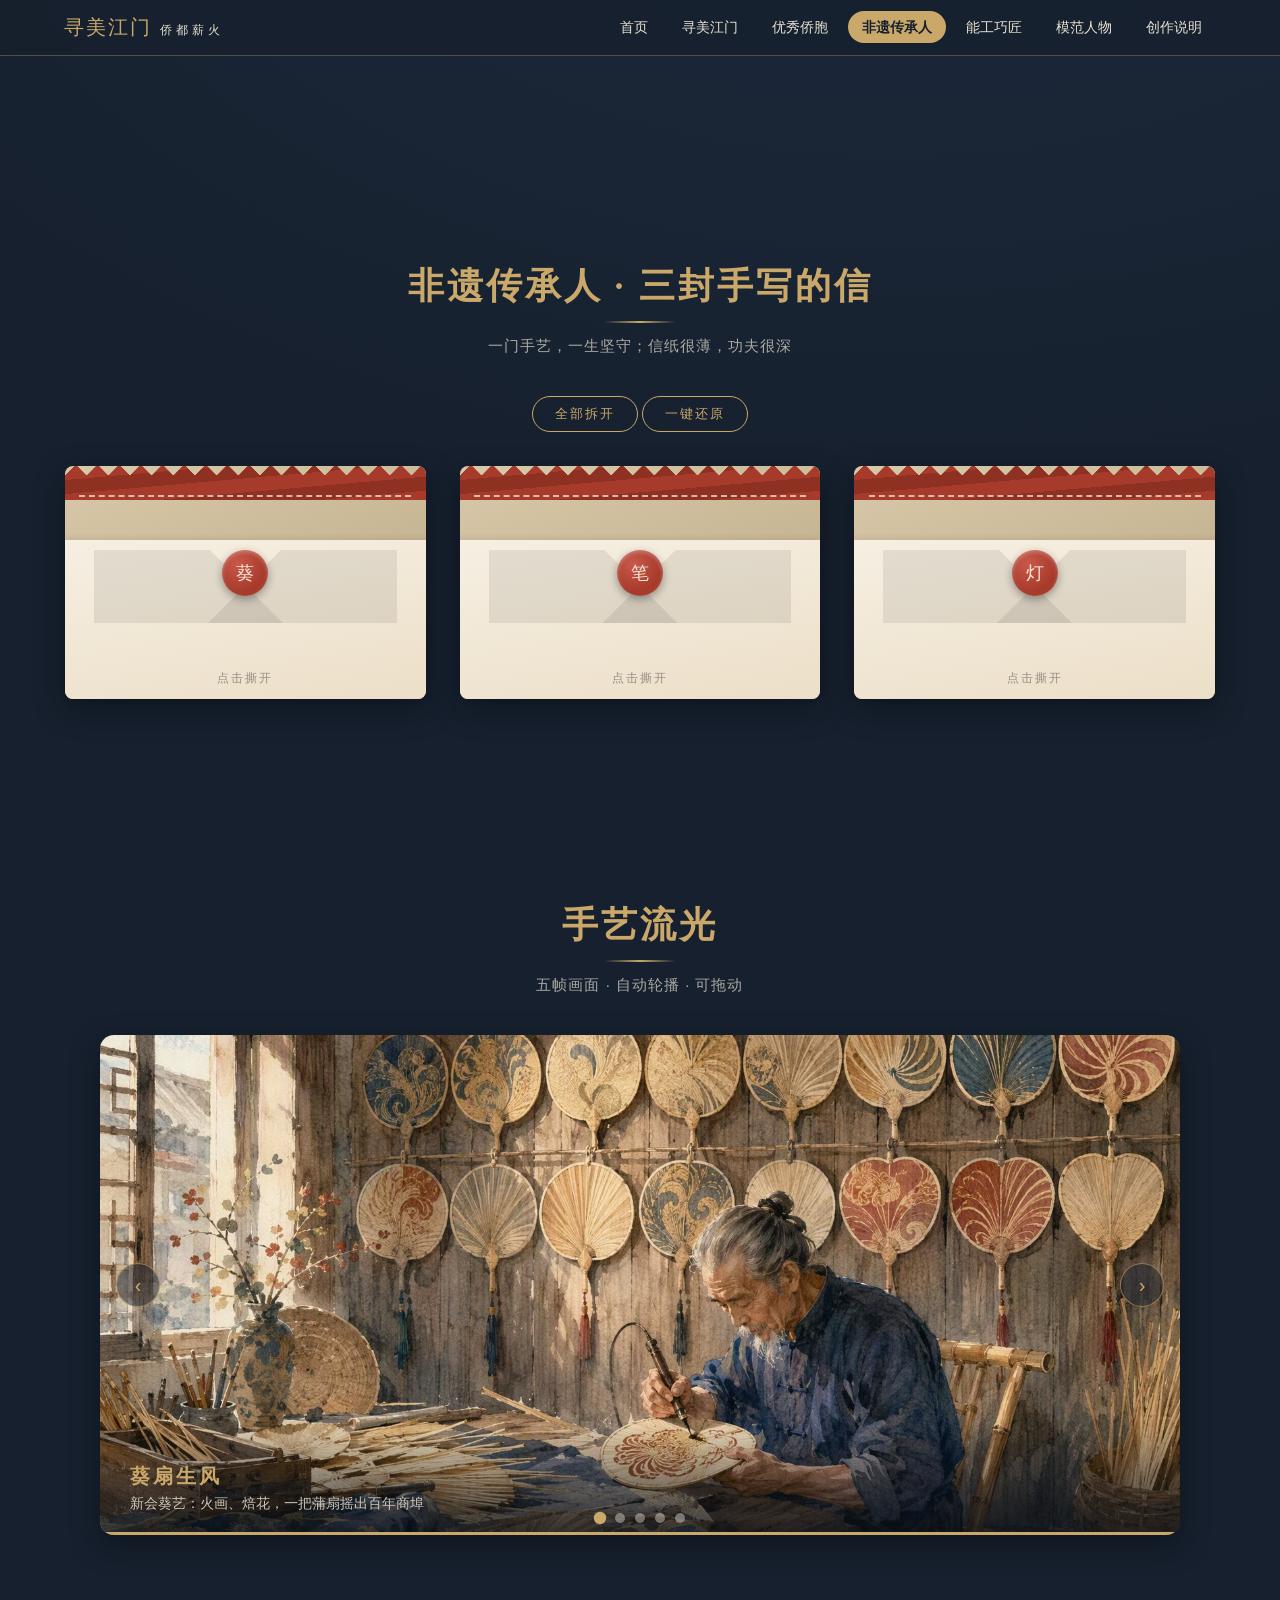
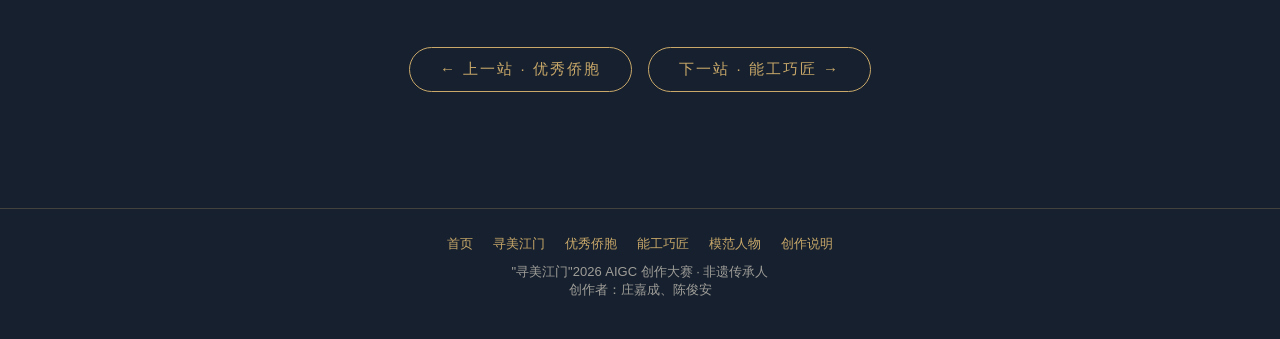
==== feiyi.html @ cbb2b837 "更新网页 第1/6批（15 个文件，2026-10-16 20:59）" ====
<!DOCTYPE html>
<!-- ============================================================
     feiyi.html —— 题材二：非遗传承人（人物故事 · 精神传承）
     ★ 文案修改：只改页面底部 FEIYI_LETTERS 数组 ★
     （信中三位均为真实传承人，事迹已逐条核到官方来源，出处写在数组上方的注释与落款里）
     ============================================================ -->
<html lang="zh-CN">
<head>
  <meta charset="UTF-8">
  <meta name="viewport" content="width=device-width, initial-scale=1.0">
  <title>非遗传承人 · 寻美江门</title>
  <link rel="stylesheet" href="css/base.css">
  <link rel="stylesheet" href="css/envelope.css">
  <link rel="stylesheet" href="css/carousel.css">
</head>
<body>

  <nav class="site-nav">
    <div class="brand">寻美江门<small>侨都薪火</small></div>
    <ul>
      <li><a class="nav-link" href="index.html">首页</a></li>
      <li><a class="nav-link" href="jiangmen.html">寻美江门</a></li>
      <li><a class="nav-link" href="qiaobao.html">优秀侨胞</a></li>
      <li><a class="nav-link active" href="feiyi.html">非遗传承人</a></li>
      <li><a class="nav-link" href="gongjiang.html">能工巧匠</a></li>
      <li><a class="nav-link" href="mofan.html">模范人物</a></li>
      <li><a class="nav-link" href="shuoming.html">创作说明</a></li>
    </ul>
  </nav>

  <!-- ▼ 页头引言 + 信封区 -->
  <section class="section" style="text-align:center;">
    <h2 class="section-title env-space">非遗传承人 · 三封手写的信</h2>
    <div class="title-ornament"></div>
    <p class="section-sub">一门手艺，一生坚守；信纸很薄，功夫很深</p>
    <div class="env-tools">
      <button class="btn" data-action="open-all">全部拆开</button>
      <button class="btn" data-action="close-all">一键还原</button>
    </div>
    <div class="env-grid" id="envGrid"></div>
  </section>

  <!-- ▼ 轮播图（同款组件，换图放开 <img> 即可） -->
  <section class="section">
    <h2 class="section-title">手艺流光</h2>
    <div class="title-ornament"></div>
    <p class="section-sub">五帧画面 · 自动轮播 · 可拖动</p>
    <div class="carousel" data-interval="5000">
      <div class="carousel-track">
        <div class="slide ph0"><img src="images/f1.jpg" alt="葵扇生风：葵艺工坊挂满蒲扇"><div class="caption"><b>葵扇生风</b><span>新会葵艺：火画、焙花，一把蒲扇摇出百年商埠</span></div></div>
        <div class="slide ph1"><img src="images/f2.jpg" alt="纱龙腾夜：夜色中的红色纱龙"><div class="caption"><b>纱龙腾夜</b><span>荷塘纱龙，四十余节龙身在夜色里翻涌</span></div></div>
        <div class="slide ph2"><img src="images/f3.jpg" alt="飘色凌空：幼童凌虚立于色柜"><div class="caption"><b>飘色凌空</b><span>台山浮石飘色，幼童凌虚而立，力学与美学的暗语</span></div></div>
        <div class="slide ph3"><img src="images/f4.jpg" alt="茅龙走笔：茅草为锋的毛笔与墨迹"><div class="caption"><b>茅龙走笔</b><span>白沙茅龙笔，以茅草为锋，写出岭南书脉</span></div></div>
        <div class="slide ph4"><img src="images/f5.jpg" alt="醒狮叩堂：红金狮头特写"><div class="caption"><b>醒狮叩堂</b><span>岭南醒狮，狮头一抬，侨村的年就到了</span></div></div>
      </div>
      <button class="arrow prev" aria-label="上一张">‹</button>
      <button class="arrow next" aria-label="下一张">›</button>
      <div class="dots"></div><div class="progress"></div>
    </div>
  </section>

  <!-- ▼ 页间互链 -->
  <section class="section page-links" style="text-align:center;">
    <a class="btn" href="qiaobao.html">← 上一站 · 优秀侨胞</a>
    <a class="btn" href="gongjiang.html" style="margin-left:12px;">下一站 · 能工巧匠 →</a>
  </section>

  <footer class="site-footer">
    <div class="foot-nav">
      <a href="index.html">首页</a><a href="jiangmen.html">寻美江门</a><a href="qiaobao.html">优秀侨胞</a><a href="gongjiang.html">能工巧匠</a><a href="mofan.html">模范人物</a><a href="shuoming.html">创作说明</a>
    </div>
    "寻美江门"2026 AIGC 创作大赛 · 非遗传承人
    <nav> 创作者：庄嘉成、陈俊安</nav>
  </footer>

  <!-- ▼ 本页信封文案：三位真实传承人，改文字只动这个数组。
       资料出处（2026 年 10 月逐条核对）：
       廖惠林 —— 中国非物质文化遗产网 国家级传承人档案 https://www.ihchina.cn/ccr_detail/2747/
                  新会葵艺项目页 https://www.ihchina.cn/project_details/14217/ ；光明网 https://news.gmw.cn/2026-09/20/content_39009247.htm
       张瑞亨 —— 中国非物质文化遗产网 https://www.ihchina.cn/ccr_detail/30553.html
                  新会区人民政府 http://www.xinhui.gov.cn/jmxhqwgj/gkmlpt/content/3/3386/post_3386189.html
       邝活发 —— 开平市水口镇政府 http://www.kaiping.gov.cn/jmkpsskz/gkmlpt/content/3/3248/post_3248702.html
                  江门市文化广电旅游体育局 http://www.jiangmen.gov.cn/bmpd/jmswhgdlytyj/zwgk/gzdt/content/post_3264504.html
       注：荷塘纱龙目前只查到市级传承人（蓬江区政府网：李伯浩），国家级名录未见具名个人，
           所以这一页没有写纱龙；想补的话请以蓬江区政府的公示为准。 -->
  <script>
    const FEIYI_LETTERS = [
      {
        seal: "葵",
        title: "廖惠林：把葵艺接回手里",
        body: "新会人，1956 年生，16 岁拜老工艺师赵文达学葵扇烙画。新会葵艺 2009 年列入国家级非物质文化遗产名录（编号 Ⅶ-92），他是这一项目的国家级代表性传承人；行业最冷的时候，他自筹资金重开葵艺作坊，创出竹箨画扇、三脊烙画扇，作品进了广东民间工艺博物馆。‘上千年的技艺，不能断在我手里。’",
        sign: "—— 事迹据中国非物质文化遗产网、光明网"
      },
      {
        seal: "笔",
        title: "张瑞亨：十八道工序扎一支茅龙笔",
        body: "新会人，1962 年生，制笔四十余年。茅龙笔是明代白沙先生陈献章用圭峰山茅草扎成的笔，‘白沙茅龙笔制作技艺’2008 年列入国家级名录，张瑞亨 2025 年成为这一项目的国家级代表性传承人；他把制笔拆成 18 道工序编成图解，2010 年带着作品去了上海世博会。",
        sign: "—— 事迹据中国非物质文化遗产网、新会区人民政府"
      },
      {
        seal: "灯",
        title: "邝活发：泮村灯会的扎灯人",
        body: "开平水口镇泮村人。泮村灯会始于明英宗天顺八年（1464 年），到今年已五百六十多年：一天半的巡游走过 42 条村，每届约 70 盏花灯，单盏重约 35 公斤。他从小跟着父亲学扎灯，是家里的第三代，2025 年成为国家级代表性传承人。‘泮村灯会不仅是我的爱好，更是我生活的一部分。’",
        sign: "—— 事迹据开平市水口镇政府网、中国非物质文化遗产网"
      }
    ];
  </script>
  <script src="js/common.js"></script>
  <script src="js/carousel.js"></script>
  <script>renderEnvelopes("#envGrid", FEIYI_LETTERS);</script>
</body>
</html>
---- css/base.css ----
/* ============================================================
   base.css —— 全站共享基础样式（配色 / 字体 / 导航 / 页脚 / 通用块）
   修改站点整体风格时，只需要改本文件。
   ============================================================ */

/* ---------- 1. 主题变量：想换配色只改这里 ---------- */
:root {
  --ink: #16202e;          /* 深色底（夜空蓝） */
  --ink-2: #1d2a3d;        /* 深色底渐变末端 */
  --paper: #f6efe2;        /* 信纸米色 */
  --paper-2: #ecdfc8;      /* 信纸深色（阴影用） */
  --gold: #c9a86a;         /* 描金主色 */
  --red: #a63a2b;          /* 侨都红（强调色） */
  --text: #2b2b2b;         /* 正文色 */
  --text-light: #e9e2d3;   /* 深色底上的文字 */
  --radius: 14px;          /* 通用圆角 */
  --shadow: 0 10px 30px rgba(0, 0, 0, .35);
  --font-title: "STZhongsong", "SimSun", "Songti SC", serif; /* 标题：宋体系，突出人文感 */
  --font-body: "Microsoft YaHei", "PingFang SC", sans-serif;  /* 正文：黑体系 */
}

/* ---------- 2. 基础重置 ---------- */
* { margin: 0; padding: 0; box-sizing: border-box; }
html { scroll-behavior: smooth; }
body {
  font-family: var(--font-body);
  color: var(--text);
  background: radial-gradient(1200px 700px at 70% -10%, var(--ink-2), var(--ink));
  min-height: 100vh;
}
img { max-width: 100%; display: block; }
a { color: inherit; text-decoration: none; }
button { font-family: inherit; cursor: pointer; }

/* ---------- 3. 顶部导航（所有页面共用同一份 HTML 结构） ---------- */
.site-nav {
  position: sticky; top: 0; z-index: 50;
  display: flex; align-items: center; justify-content: space-between;
  gap: 12px; padding: 14px 5vw;
  background: rgba(22, 32, 46, .82);
  backdrop-filter: blur(8px);
  border-bottom: 1px solid rgba(201, 168, 106, .35);
}
.site-nav .brand {
  font-family: var(--font-title);
  font-size: 20px; letter-spacing: 2px; color: var(--gold);
  white-space: nowrap;
}
.site-nav .brand small { font-size: 12px; color: var(--text-light); letter-spacing: 4px; margin-left: 8px; }
.site-nav ul { display: flex; gap: 6px; list-style: none; flex-wrap: wrap; }
.site-nav a.nav-link {
  padding: 8px 14px; border-radius: 999px;
  color: var(--text-light); font-size: 14px;
  transition: background .25s, color .25s;
}
.site-nav a.nav-link:hover { background: rgba(201, 168, 106, .18); }
/* 当前页高亮：给对应 <a> 加 .active 即可 */
.site-nav a.nav-link.active { background: var(--gold); color: var(--ink); font-weight: 700; }

/* ---------- 4. 页脚 ---------- */
.site-footer {
  margin-top: 60px; padding: 26px 5vw 40px;
  text-align: center; color: rgba(233, 226, 211, .65); font-size: 13px;
  border-top: 1px solid rgba(201, 168, 106, .25);
}
.site-footer .foot-nav { margin-bottom: 10px; }
.site-footer .foot-nav a { margin: 0 10px; color: var(--gold); }

/* ---------- 5. 通用内容容器与标题 ---------- */
.section { padding: 56px 5vw; }
.section-title {
  font-family: var(--font-title);
  font-size: clamp(24px, 3.4vw, 36px);
  color: var(--gold); letter-spacing: 3px;
  text-align: center; margin-bottom: 10px;
}
.section-sub {
  text-align: center; color: rgba(233, 226, 211, .7);
  font-size: 15px; margin-bottom: 40px; letter-spacing: 1px;
}
/* 章节标题下的装饰线 */
.title-ornament { width: 72px; height: 2px; margin: 0 auto 14px; background: linear-gradient(90deg, transparent, var(--gold), transparent); }

/* ---------- 6. 入场动画：元素进入视口时淡入上移（由 common.js 触发） ---------- */
.reveal { opacity: 0; transform: translateY(26px); transition: opacity .7s ease, transform .7s ease; }
.reveal.in { opacity: 1; transform: none; }

/* ---------- 7. 通用按钮 ---------- */
.btn {
  display: inline-block; padding: 12px 30px; border: 1px solid var(--gold);
  border-radius: 999px; color: var(--gold); background: transparent;
  font-size: 15px; letter-spacing: 2px; transition: all .3s;
}
.btn:hover { background: var(--gold); color: var(--ink); }

/* ---------- 8. 移动端适配（≤720px 是另一套用法，不是把桌面版缩小） ----------
   实测依据（390×844）：原来的竖排导航高 116px，吃掉首屏 14%；
   这里改成"品牌一行 + 链接一行横滑"，高度压到 80px 左右。
   信封、轮播、地球各自的移动端改法写在它们自己的 css 文件末尾，同一断点。 */

/* 导航的断点比其它部分宽一档（860 而不是 720）：七个链接并排要 ~846px 才放得下，
   721~860 这段（平板竖屏、折叠屏展开）桌面导航会把链接挤成上下两行、药丸互相压住。
   与其让它压，不如早点换成横滑一行。量到 390 宽时这套导航高 83px。 */
@media (max-width: 860px) {
  .site-nav {
    flex-direction: row; flex-wrap: wrap; align-items: center;
    gap: 4px 10px; padding: 8px 14px 6px;
  }
  .site-nav .brand { font-size: 17px; letter-spacing: 1px; }
  .site-nav .brand small { font-size: 11px; letter-spacing: 2px; margin-left: 6px; }
  .site-nav ul {
    order: 2; flex: 1 1 100%;
    flex-wrap: nowrap;              /* 不换行：一排到底，横向滑动 */
    gap: 8px; justify-content: flex-start;
    overflow-x: auto; overscroll-behavior-x: contain;
    -webkit-overflow-scrolling: touch;
    padding: 2px 2px 8px;
    scrollbar-width: none;          /* Firefox */
  }
  .site-nav ul::-webkit-scrollbar { display: none; }
  /* 真正会被压缩的是 <li>（它才是 flex 子项），不锁住的话每个链接会被挤成竖排一字，
     导航反而变高 —— 链接本身也加 nowrap 兜一层。 */
  .site-nav ul li { flex: 0 0 auto; }
  .site-nav a.nav-link { flex: 0 0 auto; display: block; white-space: nowrap; padding: 7px 13px; font-size: 13px; }
}

@media (max-width: 720px) {
  .section { padding: 34px 16px; }
  .section-title { letter-spacing: 2px; }
  .section-sub { font-size: 13.5px; letter-spacing: .5px; margin-bottom: 24px; }
  .btn { padding: 10px 20px; font-size: 14px; letter-spacing: 1px; }
  .site-footer { margin-top: 30px; padding: 20px 16px 30px; font-size: 12px; }
  .site-footer .foot-nav a { margin: 0 7px; }
  /* 桌面端才用的左右方向性按钮，手机上排不下，改成竖排 */
  .page-links .btn { display: block; margin: 0 auto 10px !important; max-width: 260px; }
}
---- css/envelope.css ----
/* ============================================================
   envelope.css —— "可撕开的信封"组件
   结构：.envelope > [.envelope-back, .letter, .envelope-front, .torn-strip]
   交互：点击后 .torn-strip 被"撕飞"，.letter 从信封中升起。
   每封信的文案在 data.js 中修改，无需动本文件。
   ============================================================ */

/* ---------- 1. 信封网格：一屏摆多封信 ---------- */
.env-grid {
  display: grid; gap: 34px;
  grid-template-columns: repeat(auto-fit, minmax(300px, 1fr));
  max-width: 1150px; margin: 0 auto;
  padding-bottom: 90px;   /* 信纸升起后需要额外空间，防止被下一行裁切 */
  overflow: visible;
}

/* ---------- 2. 信封本体 ---------- */
.envelope {
  position: relative; width: 100%; aspect-ratio: 1.55 / 1;
  cursor: pointer; user-select: none;
}
/* 信封内壁（深色纸） */
.envelope-back {
  position: absolute; inset: 0; border-radius: 8px;
  background: linear-gradient(160deg, #d8c9ab, #b9a67f);
  box-shadow: var(--shadow);
}
/* 封口翻盖：顶部倒三角形 */
.envelope-front {
  position: absolute; left: 0; right: 0; bottom: 0; height: 68%;
  border-radius: 0 0 8px 8px;
  background: linear-gradient(170deg, var(--paper), var(--paper-2));
  box-shadow: 0 -2px 6px rgba(0,0,0,.08);
}
.envelope-front::before { /* 翻盖下方的 V 形压痕装饰 */
  content: ""; position: absolute; left: 8%; right: 8%; top: 6%; height: 46%;
  background: linear-gradient(135deg, transparent 49.5%, rgba(0,0,0,.08) 50%),
              linear-gradient(225deg, transparent 49.5%, rgba(0,0,0,.08) 50%);
}
/* 火漆印 */
.wax-seal {
  position: absolute; left: 50%; top: 46%; transform: translate(-50%,-50%);
  width: 46px; height: 46px; border-radius: 50%;
  background: radial-gradient(circle at 35% 30%, #c9584a, var(--red) 65%);
  color: #f6e9d8; font-family: var(--font-title); font-size: 18px;
  display: flex; align-items: center; justify-content: center;
  box-shadow: 0 3px 8px rgba(0,0,0,.35), inset 0 2px 4px rgba(255,255,255,.3);
  z-index: 3;
}
/* 未拆封提示 */
.env-tip {
  position: absolute; left: 50%; bottom: 12px; transform: translateX(-50%);
  font-size: 12px; letter-spacing: 2px; color: rgba(43,43,43,.45); z-index: 3;
}

/* ---------- 3. 顶部"待撕条"：上边缘是锯齿，撕开后飞走 ---------- */
.torn-strip {
  position: absolute; top: 0; left: 0; right: 0; height: 15%;
  border-radius: 8px 8px 0 0;
  background: repeating-linear-gradient(175deg, var(--red) 0 14px, #8e3022 14px 28px); /* 侨都红撕拉条 */
  /* 用遮罩把顶边裁成锯齿（6% 宽 = 一个齿） */
  -webkit-mask: conic-gradient(from 135deg at 50% 0, #000 90deg, transparent 0) 0 -1px / 6% 100% repeat-x;
          mask: conic-gradient(from 135deg at 50% 0, #000 90deg, transparent 0) 0 -1px / 6% 100% repeat-x;
  z-index: 4;
  transition: transform .7s cubic-bezier(.5,-.3,.7,1), opacity .7s;
}
.torn-strip::after { /* 虚线：提示撕开位置 */
  content: ""; position: absolute; left: 4%; right: 4%; bottom: 4px;
  border-bottom: 2px dashed rgba(246,239,226,.7);
}
/* 撕开动画：向上飞 + 旋转 + 淡出 */
.envelope.opened .torn-strip {
  transform: translate(36%, -150%) rotate(16deg);
  opacity: 0;
}

/* ---------- 4. 信纸：撕开后从信封里升起 ---------- */
.letter {
  position: absolute; left: 5%; width: 90%; z-index: 2;
  top: 22%;                               /* 未拆时大部分藏在信封内 */
  max-height: 74%; overflow: hidden;
  padding: 20px 22px;
  background:
    repeating-linear-gradient(180deg, transparent 0 25px, rgba(166,58,43,.12) 25px 26px), /* 信纸横线 */
    linear-gradient(180deg, #fffaf0, var(--paper));
  border-radius: 6px; box-shadow: 0 6px 18px rgba(0,0,0,.25);
  transform: translateY(6%); opacity: 0;
  transition: transform .9s ease .35s, opacity .6s ease .35s; /* .35s 延迟 = 等撕条飞走 */
}
.envelope.opened .letter {
  z-index: 5;                             /* 升起后盖在信封前面 */
  transform: translateY(-34%);            /* 升起高度：容器高的 34%，可自行调整 */
  opacity: 1; max-height: none; overflow: visible;
}
.letter h4 {
  font-family: var(--font-title); font-size: 17px; color: var(--red);
  letter-spacing: 2px; margin-bottom: 8px;
}
.letter p { font-size: 13.5px; line-height: 26px; text-align: justify; }
.letter .sign { margin-top: 10px; text-align: right; font-size: 12.5px; color: rgba(43,43,43,.6); }

/* ---------- 5. 悬停待拆信封时轻微晃动，提示可点 ---------- */
.envelope:not(.opened):hover .torn-strip { animation: tease .5s ease; }
@keyframes tease { 25% { transform: translateY(-3px) rotate(-.6deg); } 75% { transform: translateY(-2px) rotate(.6deg); } }

/* ---------- 6. "全部拆开 / 还原"工具条 ---------- */
.env-tools { text-align: center; margin: 0 0 34px; }
.env-tools .btn { padding: 8px 22px; font-size: 13px; }

/* ---------- 7. 页面级留白：给升起的信纸预留空间（放在信封区块标题上） ---------- */
.section-title.env-space { padding-top: 150px; }

/* ---------- 8. 移动端：信纸改成"在信封下方原位展开" ----------
   实测依据（390×844）：窄屏放不下横排三封信，只能一列竖排，而桌面那套
   「信纸绝对定位升起 34%」会让第一封信的信纸压到第二封信头上 134px，
   几行字叠在一起 —— 这就是手机上最刺眼的不协调。
   这里让信纸回到文档流，展开时把后面的内容往下顶，永远不可能重叠。
   代价：信封壳子从"按比例撑高"改成定高 190px，所以壳子里用百分比定位的
   火漆印、撕拉条、提示语必须同步换成定值，否则容器随信纸变高时它们会跑到信纸上。 */
@media (max-width: 720px) {
  .section-title.env-space { padding-top: 0; }   /* 那 150px 是留给桌面升起效果的 */
  .env-grid { grid-template-columns: 1fr; gap: 16px; padding-bottom: 0; }
  .env-tools { margin-bottom: 22px; }

  .envelope { aspect-ratio: auto; padding-top: 190px; }
  .envelope-back, .envelope-front { top: 0; bottom: auto; height: 190px; }
  .torn-strip { height: 26px; }
  .wax-seal { top: 88px; }
  .env-tip { top: 158px; bottom: auto; }
  .envelope.opened .torn-strip { transform: translate(26%, -130%) rotate(14deg); }

  /* 收起：零高度、不占位；展开：max-height 放开，把下方内容顶走 */
  .letter,
  .envelope.opened .letter {
    position: relative; left: auto; width: auto; top: auto; z-index: auto;
    transform: none; margin: 0; padding: 0 16px;
    max-height: 0; opacity: 0; overflow: hidden;
    box-shadow: none; border-radius: 0 0 8px 8px;
    transition: max-height .6s ease .1s, opacity .45s ease .15s,
                padding .6s ease .1s, margin .6s ease .1s;
  }
  .envelope.opened .letter {
    max-height: 2200px; opacity: 1; padding: 16px; margin-top: 12px;
    user-select: text; -webkit-user-select: text;   /* 手机上要能选中抄资料 */
  }
  .letter h4 { font-size: 16px; margin-bottom: 6px; }
  .letter p { font-size: 14px; line-height: 1.95; }
}
---- css/carousel.css ----
/* ============================================================
   carousel.css —— 轮播图组件（江门页使用，5 张）
   图片路径在 jiangmen.html 的 .slide img 里改；
   每张幻灯片自带渐变兜底背景，没放图时也有画面。
   ============================================================ */

.carousel {
  position: relative; max-width: 1080px; margin: 0 auto;
  border-radius: var(--radius); overflow: hidden;
  box-shadow: var(--shadow);
  background: var(--ink-2);
}
/* 轨道：所有幻灯片横向排一排，靠 translateX 切换 */
.carousel-track {
  display: flex; height: clamp(300px, 46vw, 500px);
  transition: transform .7s cubic-bezier(.65, .05, .25, 1); /* 切换速度可改 */
}
.slide { position: relative; flex: 0 0 100%; }
.slide img { width: 100%; height: 100%; object-fit: cover; }

/* 无图片时的渐变兜底画面（5 张各不相同，纯装饰） */
.slide.ph0 { background: linear-gradient(135deg, #2b4a6f, #7fa8c9); }
.slide.ph1 { background: linear-gradient(135deg, #6e3b2e, #c98a5b); }
.slide.ph2 { background: linear-gradient(135deg, #38503f, #8fae72); }
.slide.ph3 { background: linear-gradient(135deg, #4a3b6e, #9a86c4); }
.slide.ph4 { background: linear-gradient(135deg, #6e2b3a, #c96a72); }
/* 兜底画面中央的大字装饰 */
.slide .ph-word {
  position: absolute; inset: 0; display: flex; align-items: center; justify-content: center;
  font-family: var(--font-title); font-size: clamp(48px, 9vw, 110px);
  color: rgba(246, 239, 226, .22); letter-spacing: 14px;
}

/* 底部渐变遮罩 + 字幕 */
.slide .caption {
  position: absolute; left: 0; right: 0; bottom: 0; padding: 44px 30px 22px;
  background: linear-gradient(transparent, rgba(10, 15, 22, .82));
  color: var(--text-light);
}
.slide .caption b { font-family: var(--font-title); font-size: 20px; letter-spacing: 3px; color: var(--gold); display: block; margin-bottom: 4px; }
.slide .caption span { font-size: 14px; opacity: .85; }

/* 左右箭头 */
.carousel .arrow {
  position: absolute; top: 50%; transform: translateY(-50%);
  width: 44px; height: 44px; border-radius: 50%;
  border: 1px solid rgba(201,168,106,.6); background: rgba(22,32,46,.5);
  color: var(--gold); font-size: 20px; line-height: 1; z-index: 3;
  transition: background .25s;
}
.carousel .arrow:hover { background: var(--gold); color: var(--ink); }
.carousel .arrow.prev { left: 16px; }
.carousel .arrow.next { right: 16px; }

/* 底部圆点 */
.carousel .dots { position: absolute; bottom: 12px; left: 0; right: 0;
  display: flex; justify-content: center; gap: 10px; z-index: 3; }
.carousel .dots i {
  width: 10px; height: 10px; border-radius: 50%; cursor: pointer;
  background: rgba(246,239,226,.4); transition: all .3s;
}
.carousel .dots i.on { background: var(--gold); transform: scale(1.25); }

/* 进度条（自动轮播时间可视化，去掉也很简单：删 .progress 即可） */
.carousel .progress { position: absolute; left: 0; bottom: 0; height: 3px;
  width: 0; background: var(--gold); z-index: 4; }
.carousel .progress.run { animation: prog var(--dur, 5s) linear forwards; }
@keyframes prog { from { width: 0; } to { width: 100%; } }

/* ============================================================
   移动端（≤720px）
   实测依据：原来轨道高度 clamp() 的下限是 300px，而手机上宽度只有 351px，
   等于把 16:9 的插画硬裁成接近正方形，画面两头全丢了；
   两个 44px 箭头在 351px 宽里合计吃掉 120px。
   这里按竖屏重定高度、缩箭头、压字幕，并让整块可以左右滑（JS 里本来就有触摸滑动）。
   ============================================================ */
@media (max-width: 720px) {
  .carousel-track { height: clamp(180px, 52vw, 250px); }
  .slide .caption { padding: 26px 16px 32px; }
  .slide .caption b { font-size: 17px; letter-spacing: 2px; margin-bottom: 2px; }
  .slide .caption span { font-size: 12.5px; }
  .slide .ph-word { font-size: clamp(40px, 13vw, 64px); letter-spacing: 8px; }
  .carousel .arrow { width: 34px; height: 34px; font-size: 17px; }
  .carousel .arrow.prev { left: 8px; }
  .carousel .arrow.next { right: 8px; }
  .carousel .dots { bottom: 9px; gap: 8px; }
  .carousel .dots i { width: 8px; height: 8px; }
}
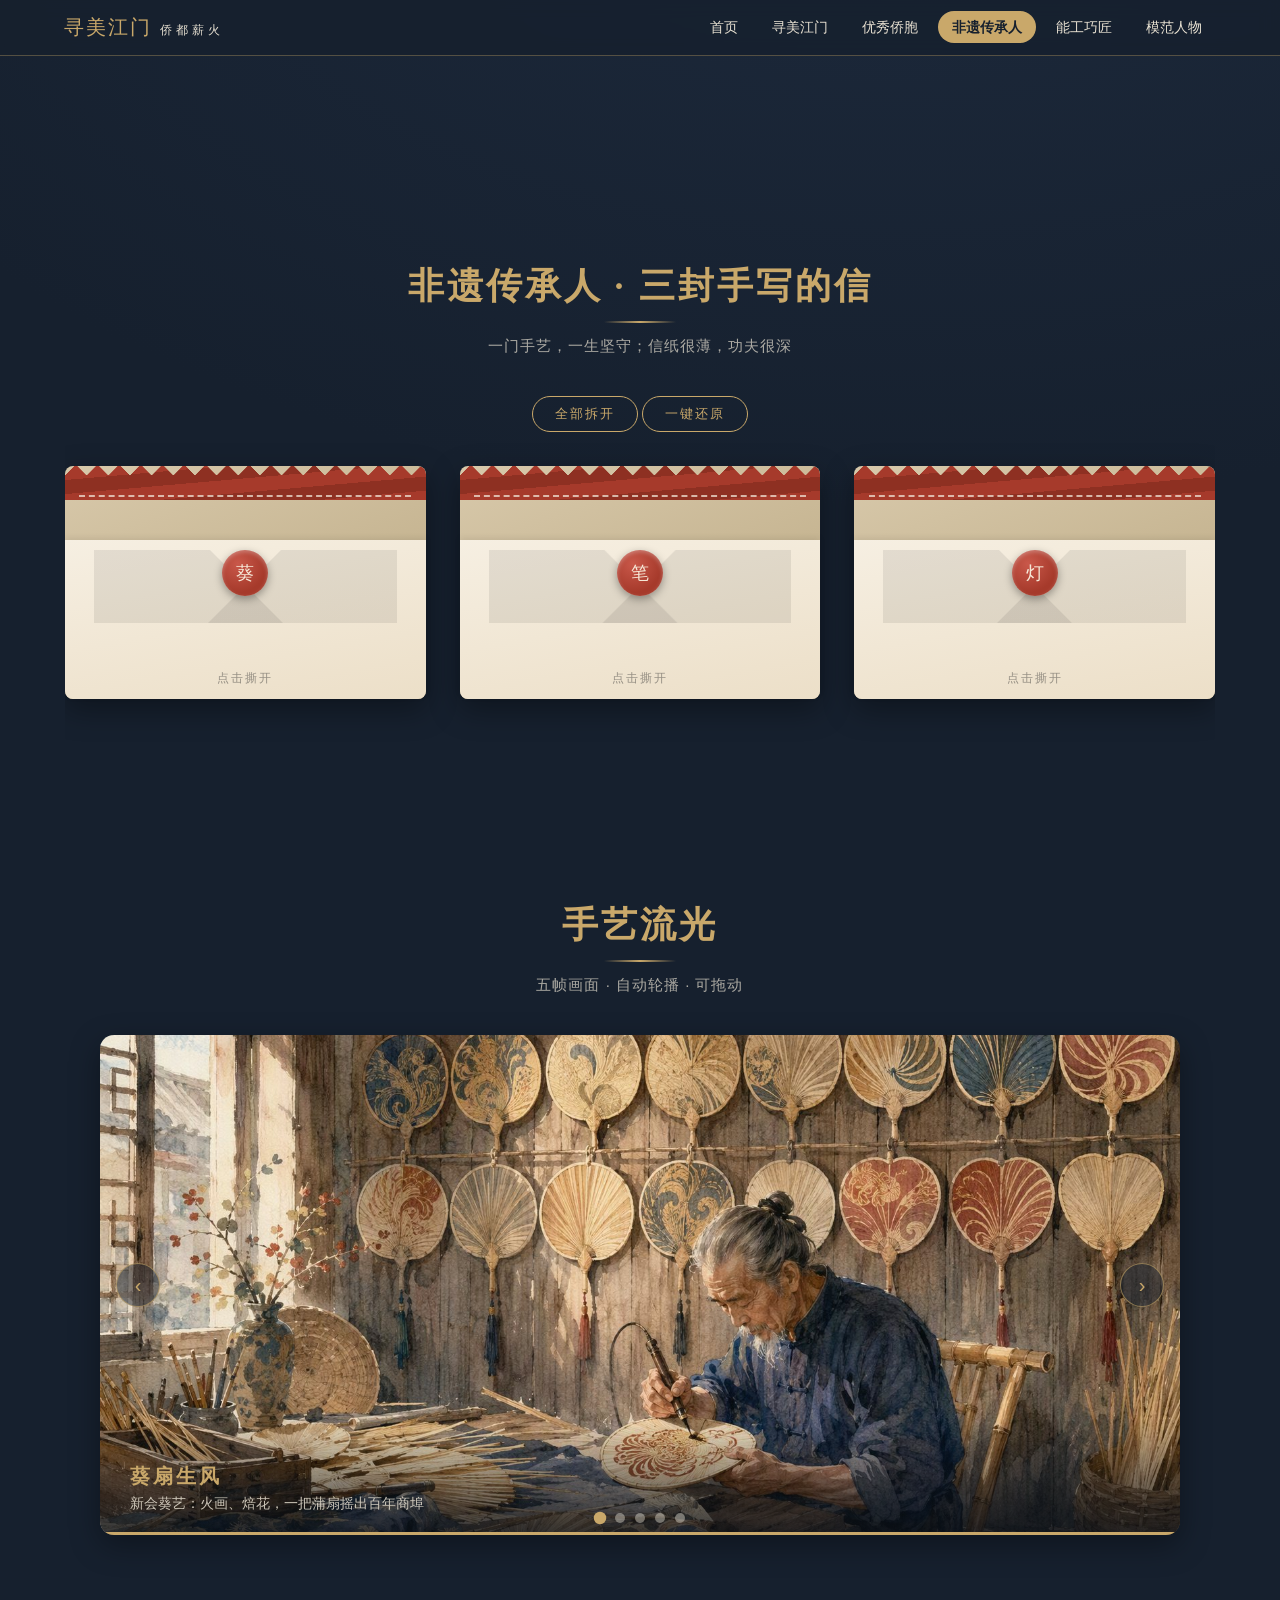
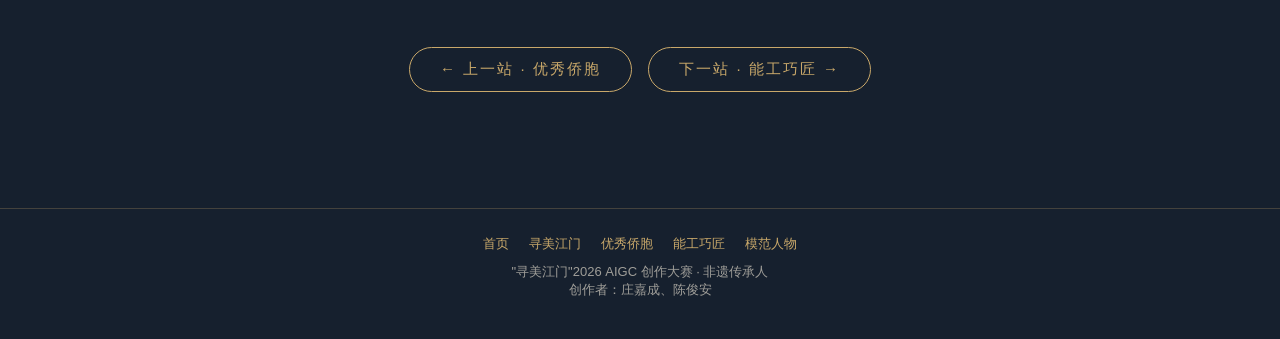
==== commit 42de8941: "更新网页 第1/6批（12 个文件，2026-10-16 21:15）" ====
--- a/feiyi.html
+++ b/feiyi.html
@@ -24,7 +24,6 @@
       <li><a class="nav-link active" href="feiyi.html">非遗传承人</a></li>
       <li><a class="nav-link" href="gongjiang.html">能工巧匠</a></li>
       <li><a class="nav-link" href="mofan.html">模范人物</a></li>
-      <li><a class="nav-link" href="shuoming.html">创作说明</a></li>
     </ul>
   </nav>
 
@@ -67,7 +66,7 @@
 
   <footer class="site-footer">
     <div class="foot-nav">
-      <a href="index.html">首页</a><a href="jiangmen.html">寻美江门</a><a href="qiaobao.html">优秀侨胞</a><a href="gongjiang.html">能工巧匠</a><a href="mofan.html">模范人物</a><a href="shuoming.html">创作说明</a>
+      <a href="index.html">首页</a><a href="jiangmen.html">寻美江门</a><a href="qiaobao.html">优秀侨胞</a><a href="gongjiang.html">能工巧匠</a><a href="mofan.html">模范人物</a>
     </div>
     "寻美江门"2026 AIGC 创作大赛 · 非遗传承人
     <nav> 创作者：庄嘉成、陈俊安</nav>
--- a/css/envelope.css
+++ b/css/envelope.css
@@ -11,7 +11,11 @@
   grid-template-columns: repeat(auto-fit, minmax(300px, 1fr));
   max-width: 1150px; margin: 0 auto;
   padding-bottom: 90px;   /* 信纸升起后需要额外空间，防止被下一行裁切 */
-  overflow: visible;
+  /* 撕开的"待撕条"往右上飞（translate 36%），飞过容器右边界会撑出一条横向滚动条：
+     拆信后 1280 宽实测文档宽 1398，平板 760 宽实测 819。
+     这里只横向裁一刀，纵向保持可见，信纸照常升起。
+     用 clip 不用 hidden —— hidden 会把纵向也变成滚动区，升起的信纸直接被裁掉。 */
+  overflow-x: clip; overflow-y: visible;
 }
 
 /* ---------- 2. 信封本体 ---------- */
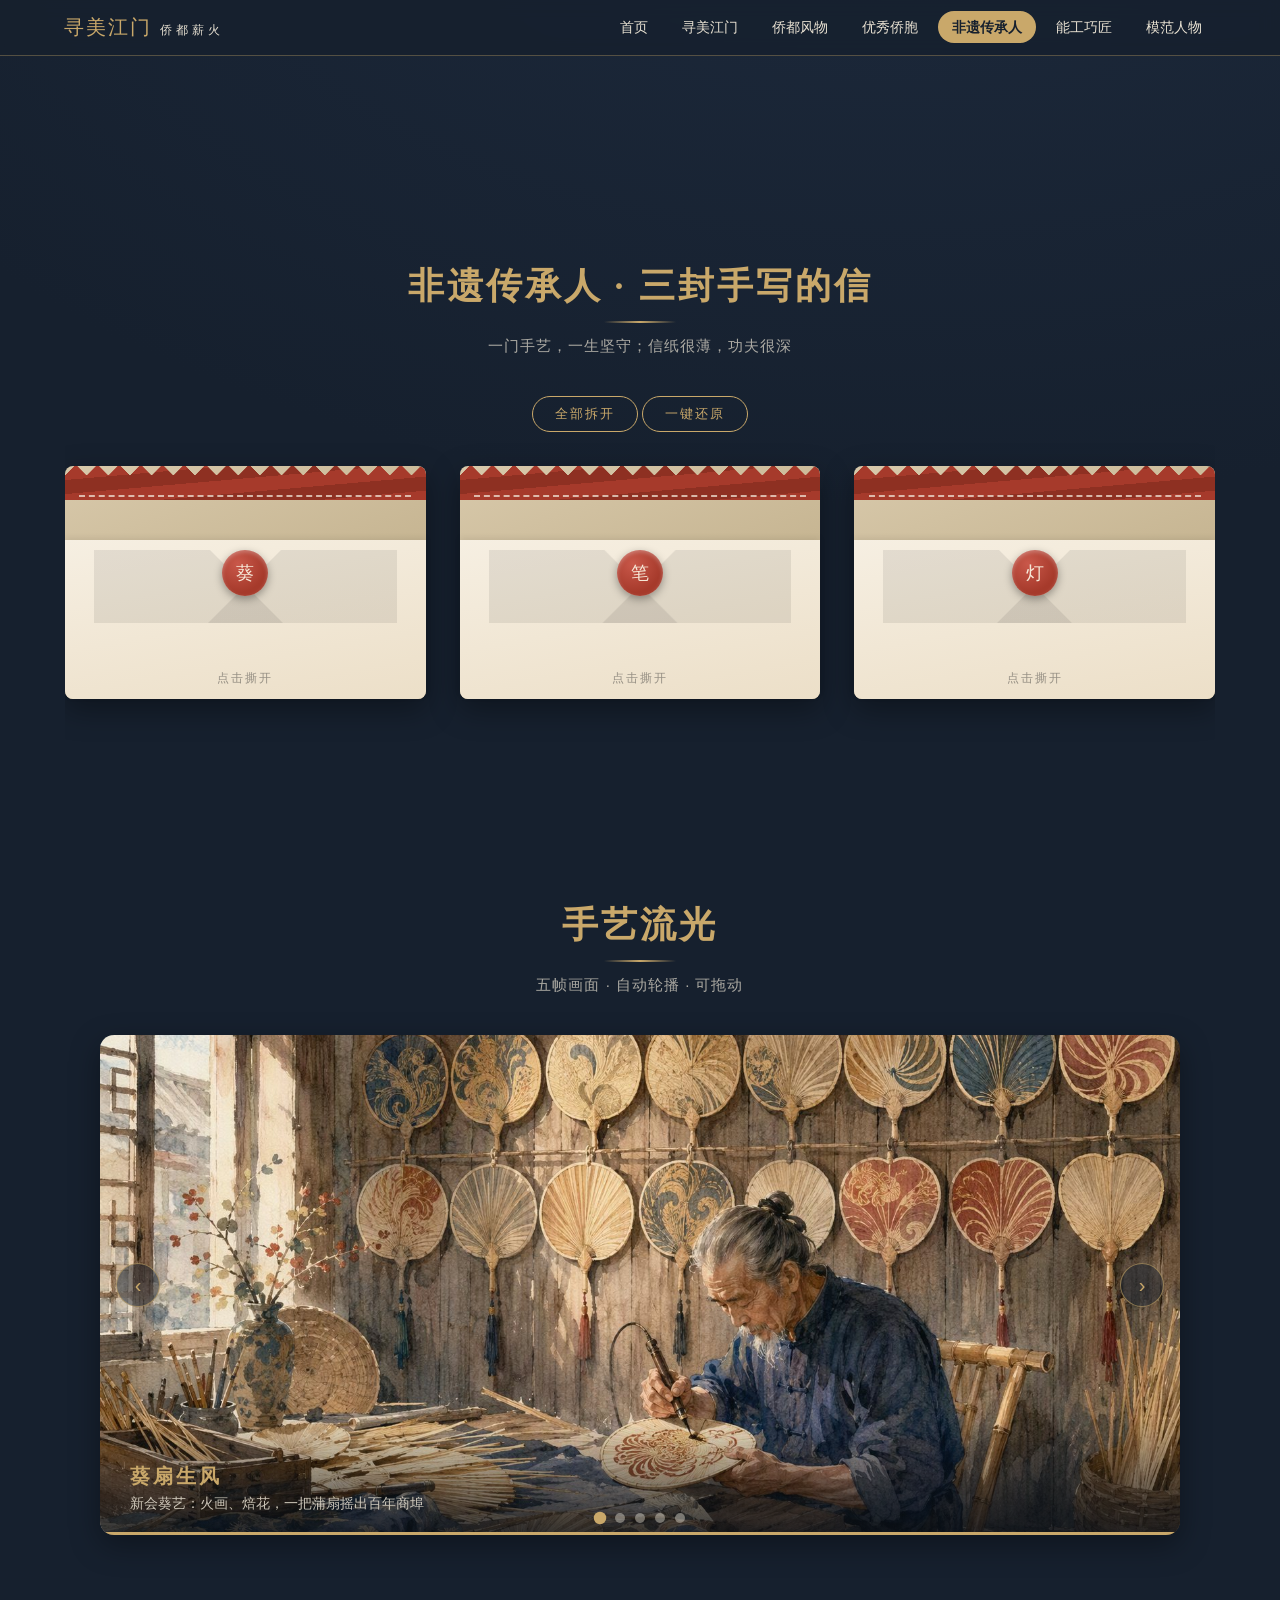
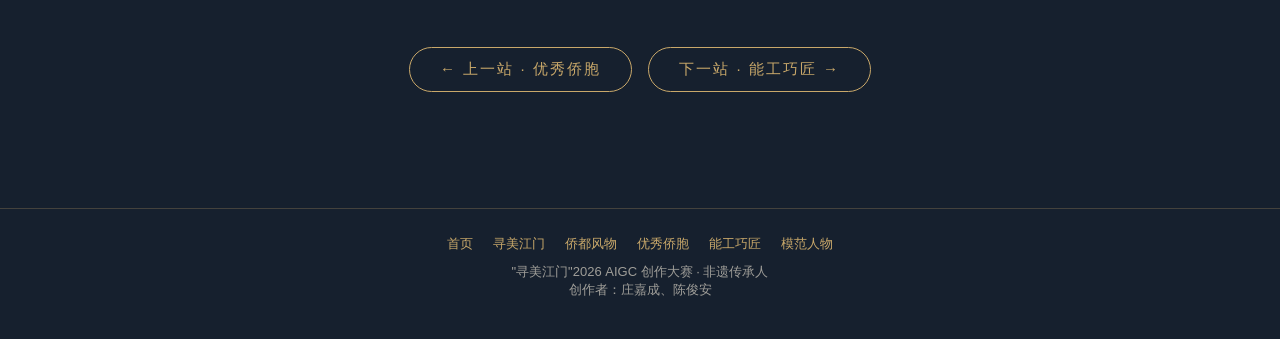
==== commit 5c98b8dc: "更新网页 第1/6批（11 个文件，2026-10-16 22:55）" ====
--- a/feiyi.html
+++ b/feiyi.html
@@ -20,6 +20,7 @@
     <ul>
       <li><a class="nav-link" href="index.html">首页</a></li>
       <li><a class="nav-link" href="jiangmen.html">寻美江门</a></li>
+      <li><a class="nav-link" href="fengwu.html">侨都风物</a></li>
       <li><a class="nav-link" href="qiaobao.html">优秀侨胞</a></li>
       <li><a class="nav-link active" href="feiyi.html">非遗传承人</a></li>
       <li><a class="nav-link" href="gongjiang.html">能工巧匠</a></li>
@@ -66,7 +67,7 @@
 
   <footer class="site-footer">
     <div class="foot-nav">
-      <a href="index.html">首页</a><a href="jiangmen.html">寻美江门</a><a href="qiaobao.html">优秀侨胞</a><a href="gongjiang.html">能工巧匠</a><a href="mofan.html">模范人物</a>
+      <a href="index.html">首页</a><a href="jiangmen.html">寻美江门</a><a href="fengwu.html">侨都风物</a><a href="qiaobao.html">优秀侨胞</a><a href="gongjiang.html">能工巧匠</a><a href="mofan.html">模范人物</a>
     </div>
     "寻美江门"2026 AIGC 创作大赛 · 非遗传承人
     <nav> 创作者：庄嘉成、陈俊安</nav>
--- a/css/base.css
+++ b/css/base.css
@@ -98,10 +98,11 @@
    这里改成"品牌一行 + 链接一行横滑"，高度压到 80px 左右。
    信封、轮播、地球各自的移动端改法写在它们自己的 css 文件末尾，同一断点。 */
 
-/* 导航的断点比其它部分宽一档（860 而不是 720）：七个链接并排要 ~846px 才放得下，
-   721~860 这段（平板竖屏、折叠屏展开）桌面导航会把链接挤成上下两行、药丸互相压住。
-   与其让它压，不如早点换成横滑一行。量到 390 宽时这套导航高 83px。 */
-@media (max-width: 860px) {
+/* 导航的断点比其它部分宽一档（900 而不是 720）：七个链接并排要 610px，加上品牌那一块，
+   实测到 886px 宽才放得下；861~885 这段（平板竖屏、折叠屏展开）桌面导航会把链接挤成上下两行、
+   药丸互相压住（872px 实测两行、导航高 77px）。与其让它压，不如早点换成横滑一行。
+   量到 390 宽时这套导航高 83px（六个链接时也是 83px，因为它是横滑不换行，链接多几个只加长轨道）。 */
+@media (max-width: 900px) {
   .site-nav {
     flex-direction: row; flex-wrap: wrap; align-items: center;
     gap: 4px 10px; padding: 8px 14px 6px;
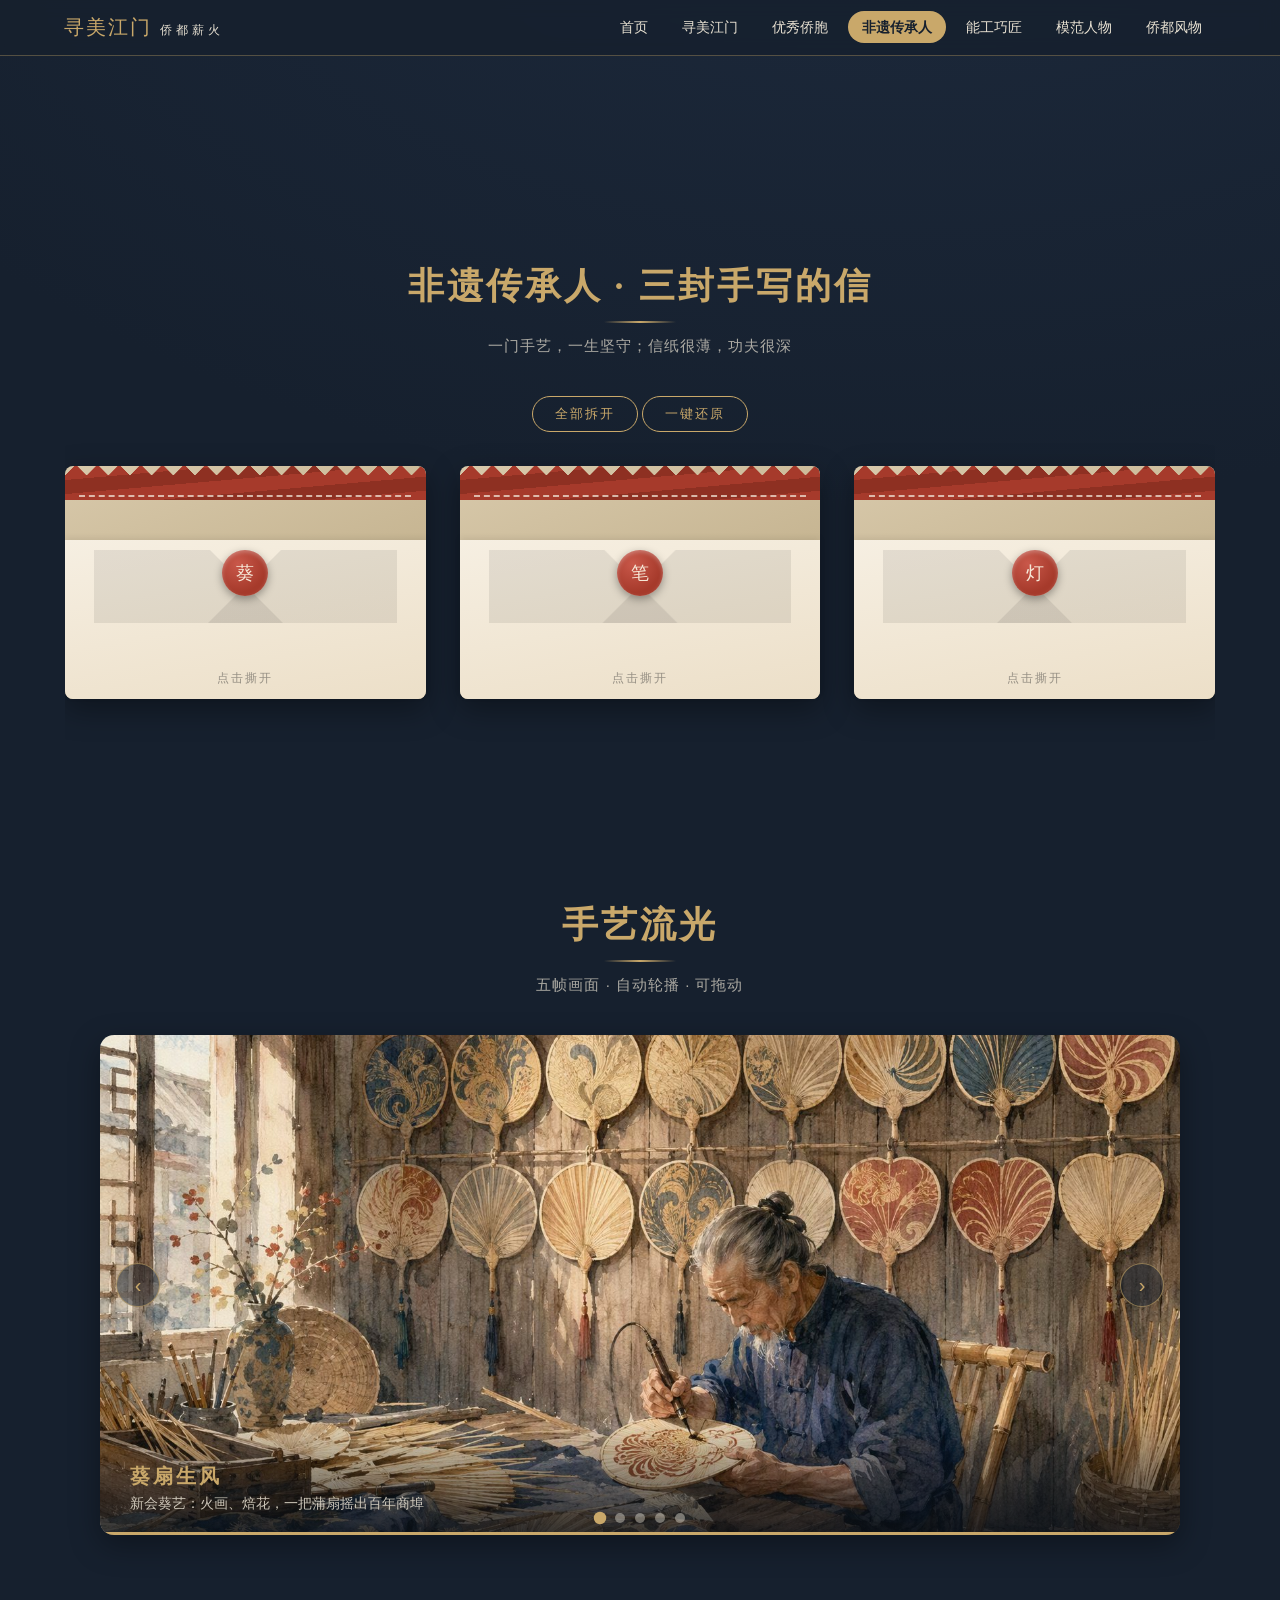
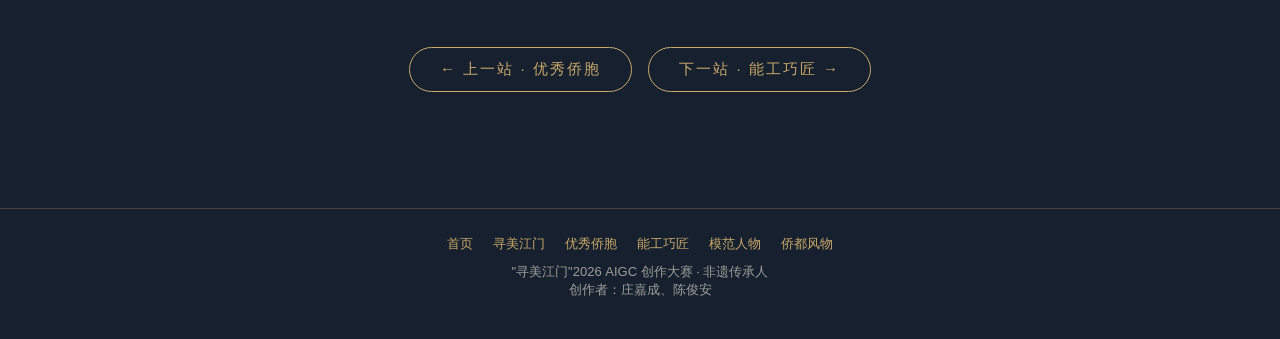
==== commit 1e878404: "更新网页 第1/6批（7 个文件，2026-10-16 23:47）" ====
--- a/feiyi.html
+++ b/feiyi.html
@@ -20,11 +20,11 @@
     <ul>
       <li><a class="nav-link" href="index.html">首页</a></li>
       <li><a class="nav-link" href="jiangmen.html">寻美江门</a></li>
-      <li><a class="nav-link" href="fengwu.html">侨都风物</a></li>
       <li><a class="nav-link" href="qiaobao.html">优秀侨胞</a></li>
       <li><a class="nav-link active" href="feiyi.html">非遗传承人</a></li>
       <li><a class="nav-link" href="gongjiang.html">能工巧匠</a></li>
       <li><a class="nav-link" href="mofan.html">模范人物</a></li>
+      <li><a class="nav-link" href="fengwu.html">侨都风物</a></li>
     </ul>
   </nav>
 
@@ -67,7 +67,7 @@
 
   <footer class="site-footer">
     <div class="foot-nav">
-      <a href="index.html">首页</a><a href="jiangmen.html">寻美江门</a><a href="fengwu.html">侨都风物</a><a href="qiaobao.html">优秀侨胞</a><a href="gongjiang.html">能工巧匠</a><a href="mofan.html">模范人物</a>
+      <a href="index.html">首页</a><a href="jiangmen.html">寻美江门</a><a href="qiaobao.html">优秀侨胞</a><a href="gongjiang.html">能工巧匠</a><a href="mofan.html">模范人物</a><a href="fengwu.html">侨都风物</a>
     </div>
     "寻美江门"2026 AIGC 创作大赛 · 非遗传承人
     <nav> 创作者：庄嘉成、陈俊安</nav>
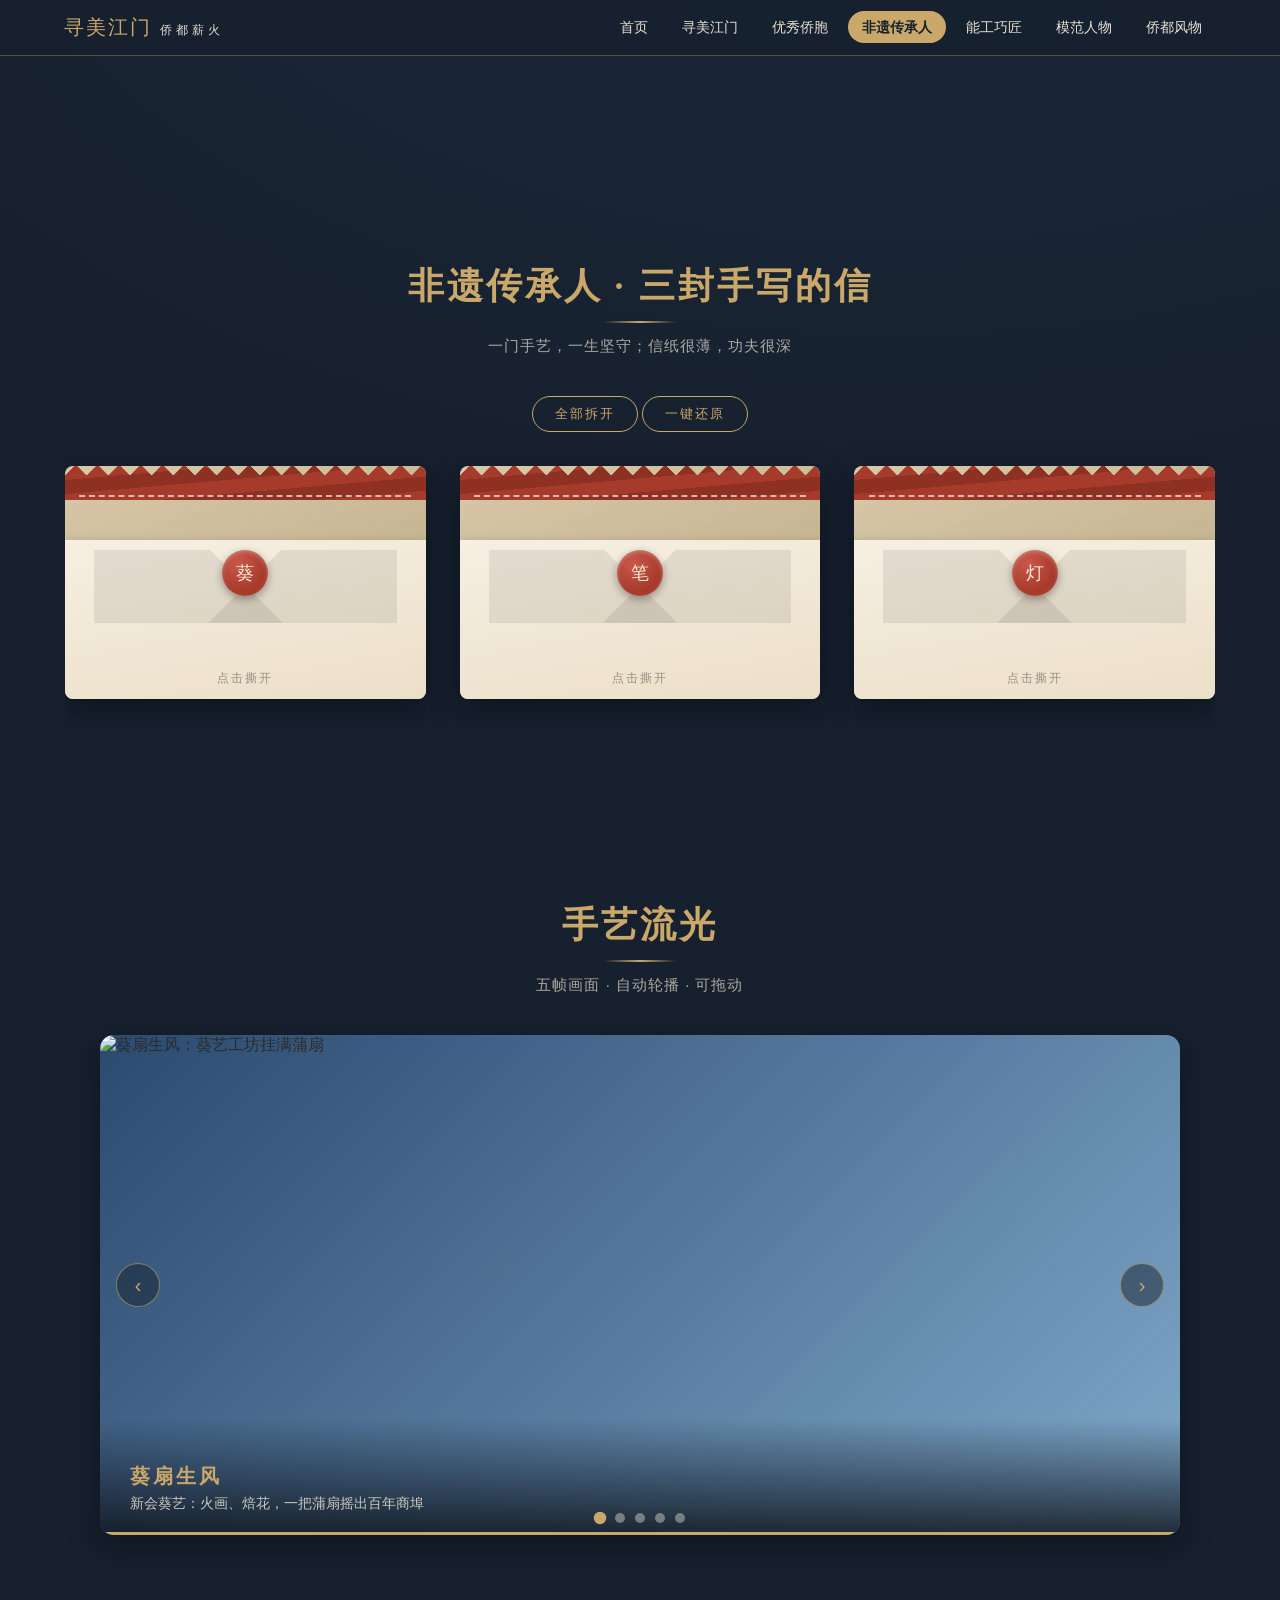
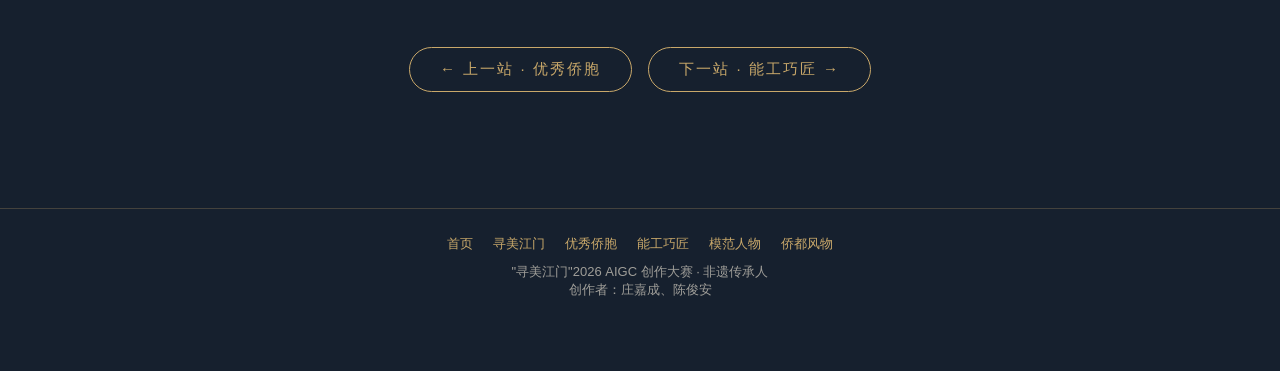
==== commit 5ce40fd6: "更新网页 第1/7批（43 个文件，2026-10-18 22:21）" ====
--- a/feiyi.html
+++ b/feiyi.html
@@ -47,11 +47,11 @@
     <p class="section-sub">五帧画面 · 自动轮播 · 可拖动</p>
     <div class="carousel" data-interval="5000">
       <div class="carousel-track">
-        <div class="slide ph0"><img src="images/f1.jpg" alt="葵扇生风：葵艺工坊挂满蒲扇"><div class="caption"><b>葵扇生风</b><span>新会葵艺：火画、焙花，一把蒲扇摇出百年商埠</span></div></div>
-        <div class="slide ph1"><img src="images/f2.jpg" alt="纱龙腾夜：夜色中的红色纱龙"><div class="caption"><b>纱龙腾夜</b><span>荷塘纱龙，四十余节龙身在夜色里翻涌</span></div></div>
-        <div class="slide ph2"><img src="images/f3.jpg" alt="飘色凌空：幼童凌虚立于色柜"><div class="caption"><b>飘色凌空</b><span>台山浮石飘色，幼童凌虚而立，力学与美学的暗语</span></div></div>
-        <div class="slide ph3"><img src="images/f4.jpg" alt="茅龙走笔：茅草为锋的毛笔与墨迹"><div class="caption"><b>茅龙走笔</b><span>白沙茅龙笔，以茅草为锋，写出岭南书脉</span></div></div>
-        <div class="slide ph4"><img src="images/f5.jpg" alt="醒狮叩堂：红金狮头特写"><div class="caption"><b>醒狮叩堂</b><span>岭南醒狮，狮头一抬，侨村的年就到了</span></div></div>
+        <div class="slide ph0"><img src="images/照片/非遗传承人/f1.jpg" alt="葵扇生风：葵艺工坊挂满蒲扇"><div class="caption"><b>葵扇生风</b><span>新会葵艺：火画、焙花，一把蒲扇摇出百年商埠</span></div></div>
+        <div class="slide ph1"><img src="images/照片/非遗传承人/f2.jpg" alt="纱龙腾夜：夜色中的红色纱龙"><div class="caption"><b>纱龙腾夜</b><span>荷塘纱龙，四十余节龙身在夜色里翻涌</span></div></div>
+        <div class="slide ph2"><img src="images/照片/非遗传承人/f3.jpg" alt="飘色凌空：幼童凌虚立于色柜"><div class="caption"><b>飘色凌空</b><span>台山浮石飘色，幼童凌虚而立，力学与美学的暗语</span></div></div>
+        <div class="slide ph3"><img src="images/照片/非遗传承人/f4.jpg" alt="茅龙走笔：茅草为锋的毛笔与墨迹"><div class="caption"><b>茅龙走笔</b><span>白沙茅龙笔，以茅草为锋，写出岭南书脉</span></div></div>
+        <div class="slide ph4"><img src="images/照片/非遗传承人/f5.jpg" alt="醒狮叩堂：红金狮头特写"><div class="caption"><b>醒狮叩堂</b><span>岭南醒狮，狮头一抬，侨村的年就到了</span></div></div>
       </div>
       <button class="arrow prev" aria-label="上一张">‹</button>
       <button class="arrow next" aria-label="下一张">›</button>
--- a/css/base.css
+++ b/css/base.css
@@ -58,8 +58,11 @@
 .site-nav a.nav-link.active { background: var(--gold); color: var(--ink); font-weight: 700; }
 
 /* ---------- 4. 页脚 ---------- */
+/* 底下留出 72px 是给 Qoder 那条链接右下角浮动的那枚徽标让位：它 fixed 在 视口底部 14px、高 32px（占掉最下面约 46px），
+   手机上滚到底时"创作者：庄嘉成、陈俊安"这一行正好压在它下面，末尾几个字被盖住看不清。
+   留够这段距离，这行字就永远在徽标上方（GitHub Pages 那条链接没有徽标，多这点空白不影响）。 */
 .site-footer {
-  margin-top: 60px; padding: 26px 5vw 40px;
+  margin-top: 60px; padding: 26px 5vw 72px;
   text-align: center; color: rgba(233, 226, 211, .65); font-size: 13px;
   border-top: 1px solid rgba(201, 168, 106, .25);
 }
@@ -130,7 +133,7 @@
   .section-title { letter-spacing: 2px; }
   .section-sub { font-size: 13.5px; letter-spacing: .5px; margin-bottom: 24px; }
   .btn { padding: 10px 20px; font-size: 14px; letter-spacing: 1px; }
-  .site-footer { margin-top: 30px; padding: 20px 16px 30px; font-size: 12px; }
+  .site-footer { margin-top: 30px; padding: 20px 16px 72px; font-size: 12px; }
   .site-footer .foot-nav a { margin: 0 7px; }
   /* 桌面端才用的左右方向性按钮，手机上排不下，改成竖排 */
   .page-links .btn { display: block; margin: 0 auto 10px !important; max-width: 260px; }
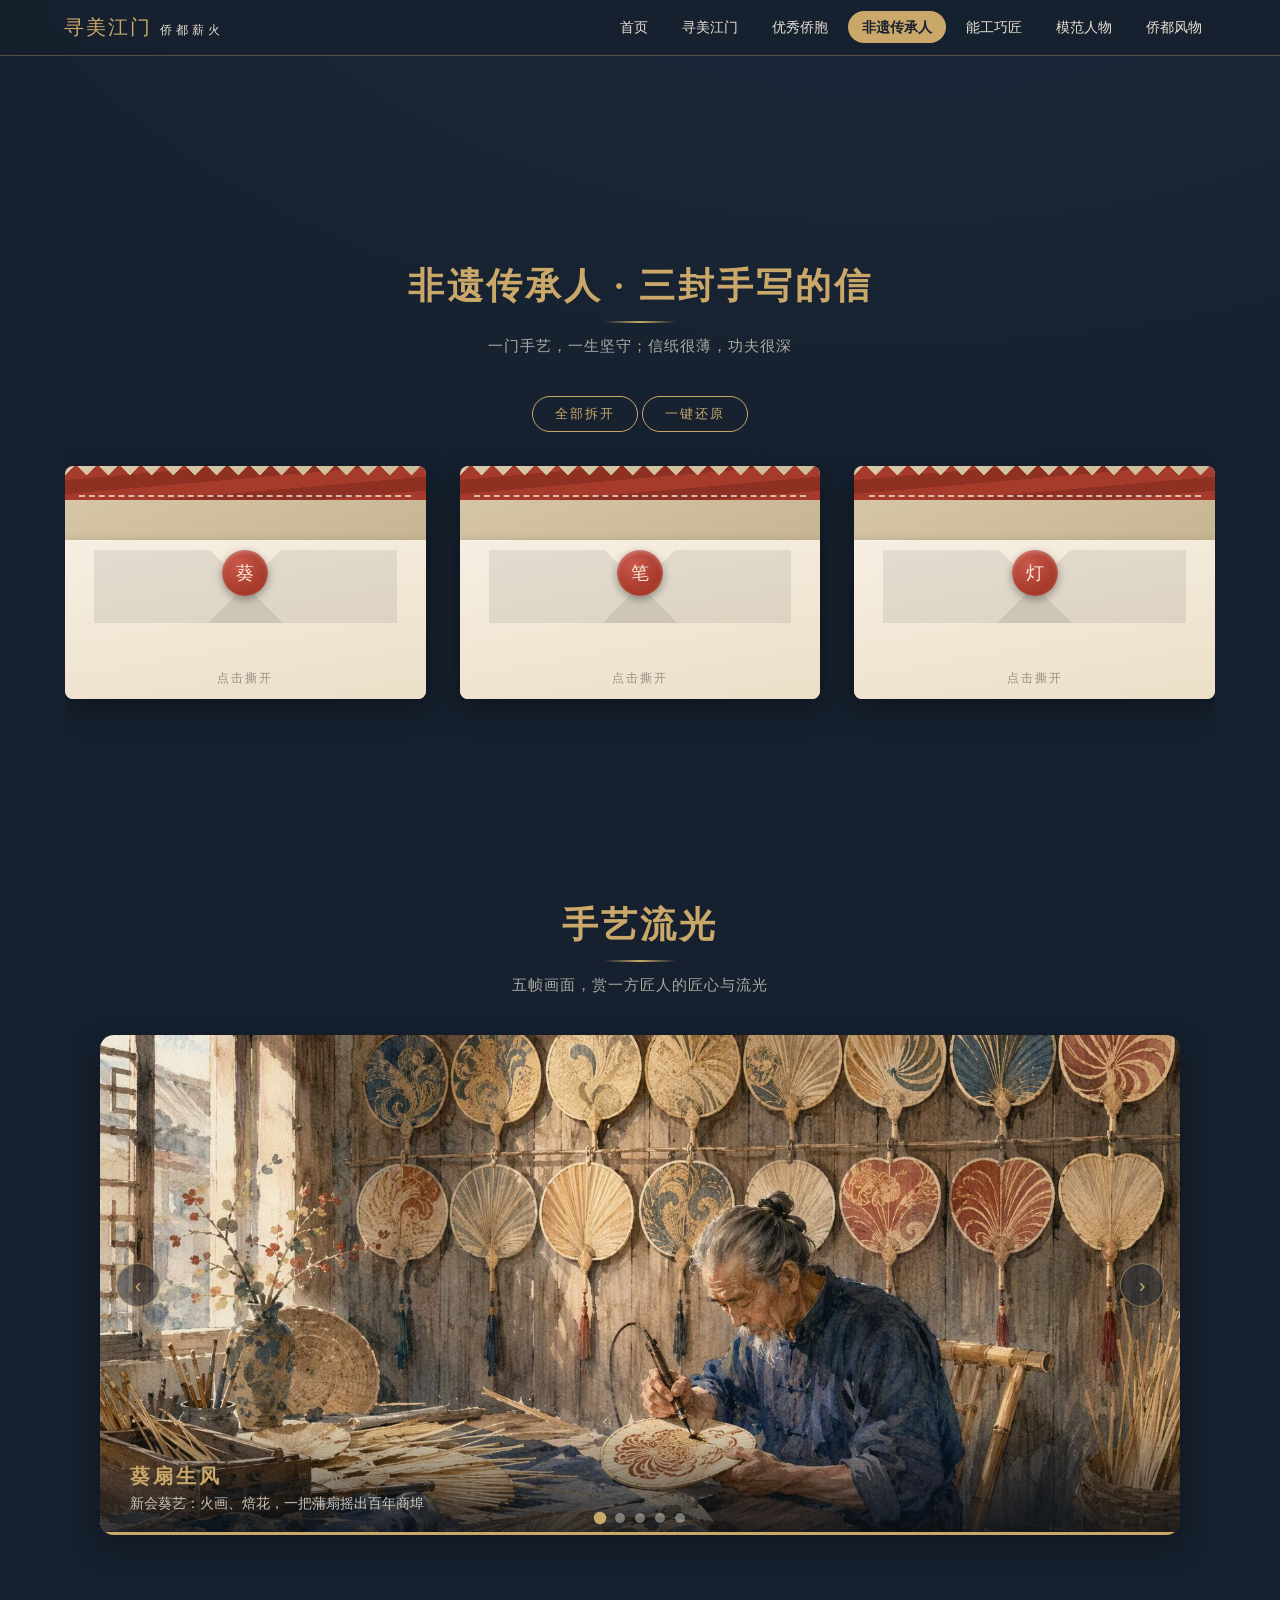
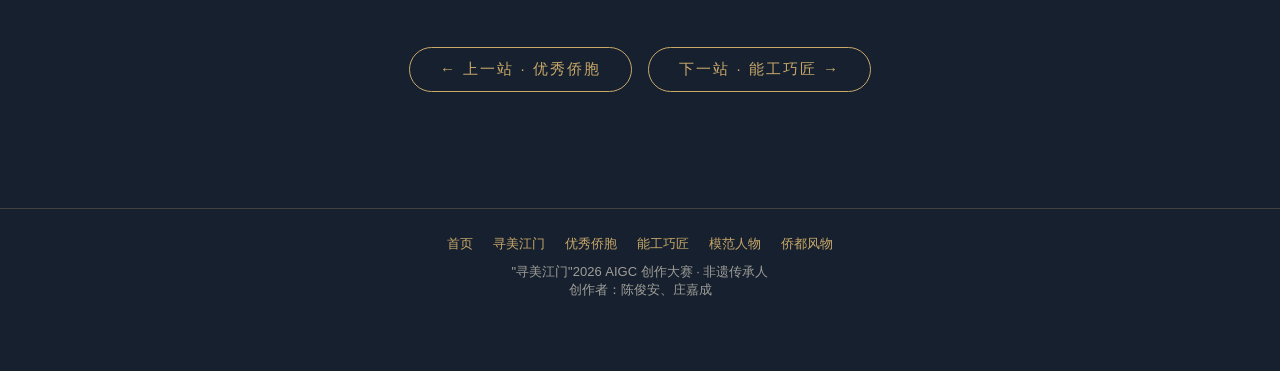
==== commit 4fd2b501: "更新网页 第1/12批（21 个文件，2026-10-22 00:19）" ====
--- a/feiyi.html
+++ b/feiyi.html
@@ -40,11 +40,11 @@
     <div class="env-grid" id="envGrid"></div>
   </section>
 
-  <!-- ▼ 轮播图（同款组件，换图放开 <img> 即可） -->
+  <!-- ▼ 轮播图（换图 <img> 即可） -->
   <section class="section">
     <h2 class="section-title">手艺流光</h2>
     <div class="title-ornament"></div>
-    <p class="section-sub">五帧画面 · 自动轮播 · 可拖动</p>
+    <p class="section-sub">五帧画面，赏一方匠人的匠心与流光</p>
     <div class="carousel" data-interval="5000">
       <div class="carousel-track">
         <div class="slide ph0"><img src="images/照片/非遗传承人/f1.jpg" alt="葵扇生风：葵艺工坊挂满蒲扇"><div class="caption"><b>葵扇生风</b><span>新会葵艺：火画、焙花，一把蒲扇摇出百年商埠</span></div></div>
@@ -70,7 +70,7 @@
       <a href="index.html">首页</a><a href="jiangmen.html">寻美江门</a><a href="qiaobao.html">优秀侨胞</a><a href="gongjiang.html">能工巧匠</a><a href="mofan.html">模范人物</a><a href="fengwu.html">侨都风物</a>
     </div>
     "寻美江门"2026 AIGC 创作大赛 · 非遗传承人
-    <nav> 创作者：庄嘉成、陈俊安</nav>
+    <nav> 创作者：陈俊安、庄嘉成</nav>
   </footer>
 
   <!-- ▼ 本页信封文案：三位真实传承人，改文字只动这个数组。
@@ -82,7 +82,7 @@
        邝活发 —— 开平市水口镇政府 http://www.kaiping.gov.cn/jmkpsskz/gkmlpt/content/3/3248/post_3248702.html
                   江门市文化广电旅游体育局 http://www.jiangmen.gov.cn/bmpd/jmswhgdlytyj/zwgk/gzdt/content/post_3264504.html
        注：荷塘纱龙目前只查到市级传承人（蓬江区政府网：李伯浩），国家级名录未见具名个人，
-           所以这一页没有写纱龙；想补的话请以蓬江区政府的公示为准。 -->
+           所以这一页没有写纱龙；想补的话请以蓬江区政府的公示为准。 -->   
   <script>
     const FEIYI_LETTERS = [
       {
--- a/css/base.css
+++ b/css/base.css
@@ -59,7 +59,7 @@
 
 /* ---------- 4. 页脚 ---------- */
 /* 底下留出 72px 是给 Qoder 那条链接右下角浮动的那枚徽标让位：它 fixed 在 视口底部 14px、高 32px（占掉最下面约 46px），
-   手机上滚到底时"创作者：庄嘉成、陈俊安"这一行正好压在它下面，末尾几个字被盖住看不清。
+   手机上滚到底时"创作者：陈俊安、庄嘉成"这一行正好压在它下面，末尾几个字被盖住看不清。
    留够这段距离，这行字就永远在徽标上方（GitHub Pages 那条链接没有徽标，多这点空白不影响）。 */
 .site-footer {
   margin-top: 60px; padding: 26px 5vw 72px;
--- a/css/envelope.css
+++ b/css/envelope.css
@@ -2,7 +2,7 @@
    envelope.css —— "可撕开的信封"组件
    结构：.envelope > [.envelope-back, .letter, .envelope-front, .torn-strip]
    交互：点击后 .torn-strip 被"撕飞"，.letter 从信封中升起。
-   每封信的文案在 data.js 中修改，无需动本文件。
+   每封信的文案在各页面底部内联的 <script> 里修改，无需动本文件。
    ============================================================ */
 
 /* ---------- 1. 信封网格：一屏摆多封信 ---------- */
--- a/css/carousel.css
+++ b/css/carousel.css
@@ -1,8 +1,8 @@
-/* ============================================================
-   carousel.css —— 轮播图组件（江门页使用，5 张）
-   图片路径在 jiangmen.html 的 .slide img 里改；
-   每张幻灯片自带渐变兜底背景，没放图时也有画面。
-   ============================================================ */
+/* ============================================
+   carousel.css —— 轮播图组件（五个页面各一组，每组 5 张）
+   图片路径在各页面 .carousel 里的 .slide img 改；
+   每张幻灯片自带渐变兜底背景，图还没加载完时也有画面。
+   ============================================ */
 
 .carousel {
   position: relative; max-width: 1080px; margin: 0 auto;
@@ -24,13 +24,6 @@
 .slide.ph2 { background: linear-gradient(135deg, #38503f, #8fae72); }
 .slide.ph3 { background: linear-gradient(135deg, #4a3b6e, #9a86c4); }
 .slide.ph4 { background: linear-gradient(135deg, #6e2b3a, #c96a72); }
-/* 兜底画面中央的大字装饰 */
-.slide .ph-word {
-  position: absolute; inset: 0; display: flex; align-items: center; justify-content: center;
-  font-family: var(--font-title); font-size: clamp(48px, 9vw, 110px);
-  color: rgba(246, 239, 226, .22); letter-spacing: 14px;
-}
-
 /* 底部渐变遮罩 + 字幕 */
 .slide .caption {
   position: absolute; left: 0; right: 0; bottom: 0; padding: 44px 30px 22px;
@@ -79,7 +72,6 @@
   .slide .caption { padding: 26px 16px 32px; }
   .slide .caption b { font-size: 17px; letter-spacing: 2px; margin-bottom: 2px; }
   .slide .caption span { font-size: 12.5px; }
-  .slide .ph-word { font-size: clamp(40px, 13vw, 64px); letter-spacing: 8px; }
   .carousel .arrow { width: 34px; height: 34px; font-size: 17px; }
   .carousel .arrow.prev { left: 8px; }
   .carousel .arrow.next { right: 8px; }
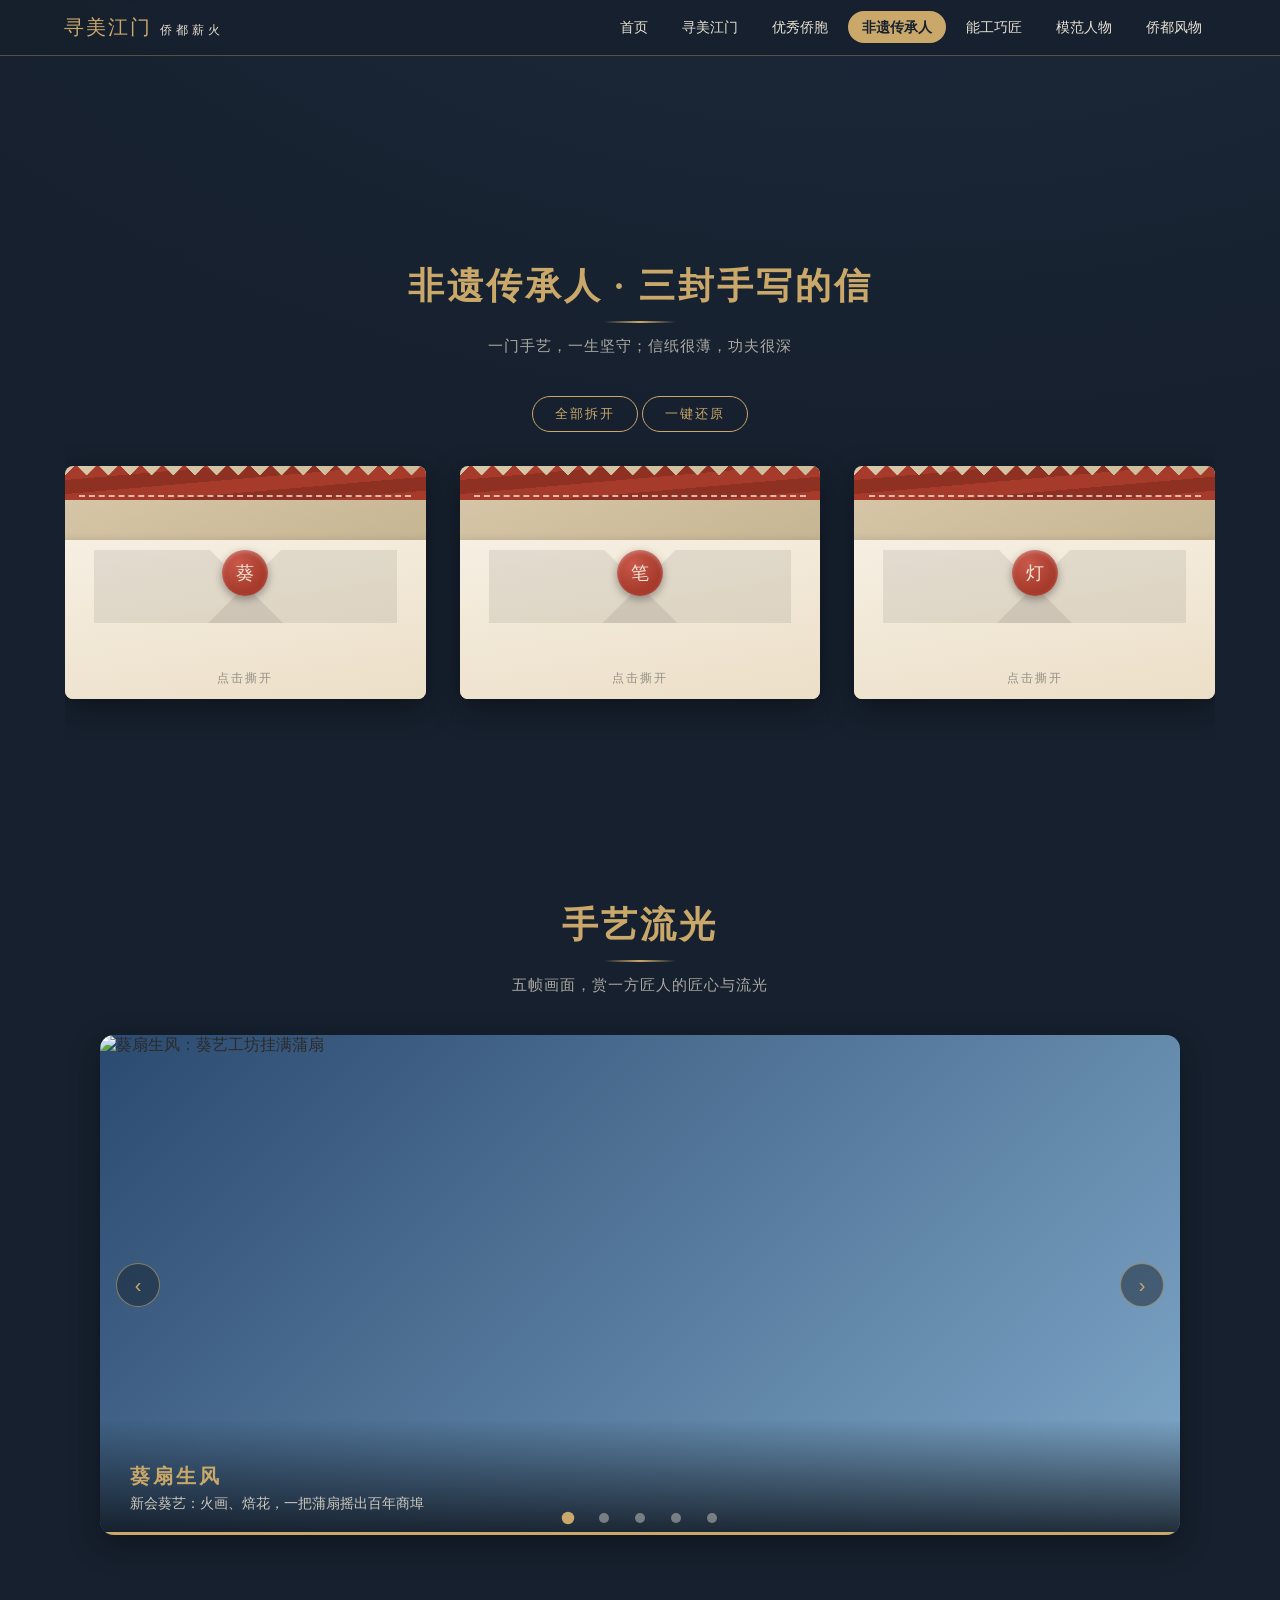
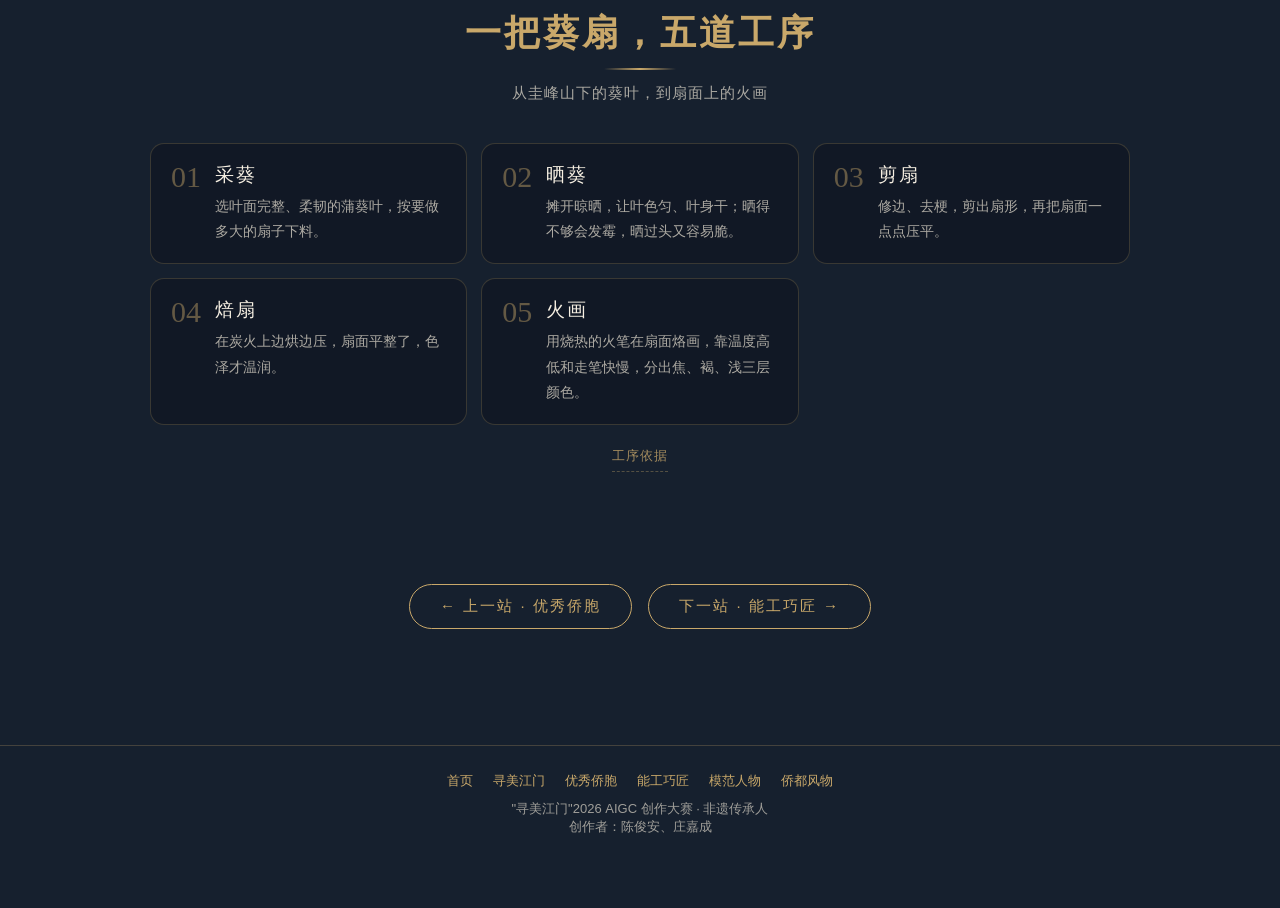
==== commit 1921482b: "更新网页 第1/14批（22 个文件，2026-11-08 11:54）" ====
--- a/feiyi.html
+++ b/feiyi.html
@@ -9,9 +9,31 @@
   <meta charset="UTF-8">
   <meta name="viewport" content="width=device-width, initial-scale=1.0">
   <title>非遗传承人 · 寻美江门</title>
+  <!-- 搜索摘要与分享卡片 -->
+  <meta name="description" content="走近廖惠林的新会葵艺、张瑞亨的白沙茅龙笔与邝活发的泮村灯会。读三位非遗传承人的手写信，在葵扇、纱龙、飘色与醒狮画卷中，感受江门手艺的坚守与传承。">
+  <meta name="theme-color" content="#16202e">
+  <meta property="og:title" content="非遗传承人 · 寻美江门">
+  <meta property="og:description" content="走近廖惠林的新会葵艺、张瑞亨的白沙茅龙笔与邝活发的泮村灯会。读三位非遗传承人的手写信，在葵扇、纱龙、飘色与醒狮画卷中，感受江门手艺的坚守与传承。">
+  <meta property="og:type" content="website">
+  <meta property="og:site_name" content="寻美江门 · 侨都薪火">
+  <meta property="og:locale" content="zh_CN">
+  <meta property="og:image" content="https://cheng-ing.github.io/xunmei-jiangmen/images/share-cover.jpg">
+  <meta property="og:image:type" content="image/jpeg">
+  <meta property="og:image:width" content="1200">
+  <meta property="og:image:height" content="630">
+  <meta property="og:image:alt" content="赤坎骑楼老街黄昏插画，上书寻美江门·侨都薪火">
+  <meta name="twitter:card" content="summary_large_image">
+  <meta name="twitter:title" content="非遗传承人 · 寻美江门">
+  <meta name="twitter:description" content="走近廖惠林的新会葵艺、张瑞亨的白沙茅龙笔与邝活发的泮村灯会。读三位非遗传承人的手写信，在葵扇、纱龙、飘色与醒狮画卷中，感受江门手艺的坚守与传承。">
+  <meta name="twitter:image" content="https://cheng-ing.github.io/xunmei-jiangmen/images/share-cover.jpg">
+  <meta name="twitter:image:alt" content="赤坎骑楼老街黄昏插画，上书寻美江门·侨都薪火">
+  <!-- 站点图标：矢量与 PNG 备用 -->
+  <link rel="icon" href="images/favicon.svg" type="image/svg+xml">
+  <link rel="icon" href="images/favicon.png" type="image/png" sizes="32x32">
   <link rel="stylesheet" href="css/base.css">
   <link rel="stylesheet" href="css/envelope.css">
   <link rel="stylesheet" href="css/carousel.css">
+  <link rel="stylesheet" href="css/hooks.css">
 </head>
 <body>
 
@@ -28,7 +50,7 @@
     </ul>
   </nav>
 
-  <!-- ▼ 页头引言 + 信封区 -->
+  <!-- ▼ 页头引言 + 信封区（三封信由页面底部的 FEIYI_LETTERS 数组渲染进 #envGrid） -->
   <section class="section" style="text-align:center;">
     <h2 class="section-title env-space">非遗传承人 · 三封手写的信</h2>
     <div class="title-ornament"></div>
@@ -40,18 +62,18 @@
     <div class="env-grid" id="envGrid"></div>
   </section>
 
-  <!-- ▼ 轮播图（换图 <img> 即可） -->
+  <!-- 换图：覆盖下方 JPG 原图后运行 python tools/optimize-carousel.py，更新两档 WebP。 -->
   <section class="section">
     <h2 class="section-title">手艺流光</h2>
     <div class="title-ornament"></div>
     <p class="section-sub">五帧画面，赏一方匠人的匠心与流光</p>
     <div class="carousel" data-interval="5000">
       <div class="carousel-track">
-        <div class="slide ph0"><img src="images/照片/非遗传承人/f1.jpg" alt="葵扇生风：葵艺工坊挂满蒲扇"><div class="caption"><b>葵扇生风</b><span>新会葵艺：火画、焙花，一把蒲扇摇出百年商埠</span></div></div>
-        <div class="slide ph1"><img src="images/照片/非遗传承人/f2.jpg" alt="纱龙腾夜：夜色中的红色纱龙"><div class="caption"><b>纱龙腾夜</b><span>荷塘纱龙，四十余节龙身在夜色里翻涌</span></div></div>
-        <div class="slide ph2"><img src="images/照片/非遗传承人/f3.jpg" alt="飘色凌空：幼童凌虚立于色柜"><div class="caption"><b>飘色凌空</b><span>台山浮石飘色，幼童凌虚而立，力学与美学的暗语</span></div></div>
-        <div class="slide ph3"><img src="images/照片/非遗传承人/f4.jpg" alt="茅龙走笔：茅草为锋的毛笔与墨迹"><div class="caption"><b>茅龙走笔</b><span>白沙茅龙笔，以茅草为锋，写出岭南书脉</span></div></div>
-        <div class="slide ph4"><img src="images/照片/非遗传承人/f5.jpg" alt="醒狮叩堂：红金狮头特写"><div class="caption"><b>醒狮叩堂</b><span>岭南醒狮，狮头一抬，侨村的年就到了</span></div></div>
+        <div class="slide ph0"><picture><source type="image/webp" srcset="images/照片/非遗传承人/f1-640.webp 640w, images/照片/非遗传承人/f1-1280.webp 1280w" sizes="(max-width: 720px) calc(100vw - 32px), (max-width: 1200px) 90vw, 1080px"><img src="images/照片/非遗传承人/f1.jpg" alt="葵扇生风：葵艺工坊挂满蒲扇" width="1600" height="914" loading="eager" decoding="async"></picture><div class="caption"><b>葵扇生风</b><span>新会葵艺：火画、焙花，一把蒲扇摇出百年商埠</span></div></div>
+        <div class="slide ph1"><picture><source type="image/webp" srcset="images/照片/非遗传承人/f2-640.webp 640w, images/照片/非遗传承人/f2-1280.webp 1280w" sizes="(max-width: 720px) calc(100vw - 32px), (max-width: 1200px) 90vw, 1080px"><img src="images/照片/非遗传承人/f2.jpg" alt="纱龙腾夜：夜色中的红色纱龙" width="1600" height="914" loading="lazy" decoding="async"></picture><div class="caption"><b>纱龙腾夜</b><span>荷塘纱龙，四十余节龙身在夜色里翻涌</span></div></div>
+        <div class="slide ph2"><picture><source type="image/webp" srcset="images/照片/非遗传承人/f3-640.webp 640w, images/照片/非遗传承人/f3-1280.webp 1280w" sizes="(max-width: 720px) calc(100vw - 32px), (max-width: 1200px) 90vw, 1080px"><img src="images/照片/非遗传承人/f3.jpg" alt="飘色凌空：幼童凌虚立于色柜" width="1600" height="914" loading="lazy" decoding="async"></picture><div class="caption"><b>飘色凌空</b><span>台山浮石飘色，幼童凌虚而立，力学与美学的暗语</span></div></div>
+        <div class="slide ph3"><picture><source type="image/webp" srcset="images/照片/非遗传承人/f4-640.webp 640w, images/照片/非遗传承人/f4-1280.webp 1280w" sizes="(max-width: 720px) calc(100vw - 32px), (max-width: 1200px) 90vw, 1080px"><img src="images/照片/非遗传承人/f4.jpg" alt="茅龙走笔：茅草为锋的毛笔与墨迹" width="1600" height="914" loading="lazy" decoding="async"></picture><div class="caption"><b>茅龙走笔</b><span>白沙茅龙笔，以茅草为锋，写出岭南书脉</span></div></div>
+        <div class="slide ph4"><picture><source type="image/webp" srcset="images/照片/非遗传承人/f5-640.webp 640w, images/照片/非遗传承人/f5-1280.webp 1280w" sizes="(max-width: 720px) calc(100vw - 32px), (max-width: 1200px) 90vw, 1080px"><img src="images/照片/非遗传承人/f5.jpg" alt="醒狮叩堂：红金狮头特写" width="1600" height="914" loading="lazy" decoding="async"></picture><div class="caption"><b>醒狮叩堂</b><span>岭南醒狮，狮头一抬，侨村的年就到了</span></div></div>
       </div>
       <button class="arrow prev" aria-label="上一张">‹</button>
       <button class="arrow next" aria-label="下一张">›</button>
@@ -59,7 +81,41 @@
     </div>
   </section>
 
-  <!-- ▼ 页间互链 -->
+  <!-- ▼ 本页专属模块：一把葵扇的五道工序
+       按新会葵艺（国家级非遗，编号 Ⅶ-92）公开资料概括；不同作坊的步骤叫法与顺序略有差异。 -->
+  <section class="section hook-section" aria-labelledby="kuishanTitle">
+    <h2 class="section-title" id="kuishanTitle">一把葵扇，五道工序</h2>
+    <div class="title-ornament"></div>
+    <p class="section-sub">从圭峰山下的葵叶，到扇面上的火画</p>
+    <ol class="step-list">
+      <li class="reveal">
+        <span class="step-no" aria-hidden="true">01</span>
+        <div><b>采葵</b><p>选叶面完整、柔韧的蒲葵叶，按要做多大的扇子下料。</p></div>
+      </li>
+      <li class="reveal">
+        <span class="step-no" aria-hidden="true">02</span>
+        <div><b>晒葵</b><p>摊开晾晒，让叶色匀、叶身干；晒得不够会发霉，晒过头又容易脆。</p></div>
+      </li>
+      <li class="reveal">
+        <span class="step-no" aria-hidden="true">03</span>
+        <div><b>剪扇</b><p>修边、去梗，剪出扇形，再把扇面一点点压平。</p></div>
+      </li>
+      <li class="reveal">
+        <span class="step-no" aria-hidden="true">04</span>
+        <div><b>焙扇</b><p>在炭火上边烘边压，扇面平整了，色泽才温润。</p></div>
+      </li>
+      <li class="reveal">
+        <span class="step-no" aria-hidden="true">05</span>
+        <div><b>火画</b><p>用烧热的火笔在扇面烙画，靠温度高低和走笔快慢，分出焦、褐、浅三层颜色。</p></div>
+      </li>
+    </ol>
+    <details class="hook-note">
+      <summary>工序依据</summary>
+      <p>按新会葵艺公开资料概括，不同作坊的工序名称与先后顺序略有差异。</p>
+    </details>
+  </section>
+
+  <!-- ▼ 页间互链：上一题材 / 下一题材 -->
   <section class="section page-links" style="text-align:center;">
     <a class="btn" href="qiaobao.html">← 上一站 · 优秀侨胞</a>
     <a class="btn" href="gongjiang.html" style="margin-left:12px;">下一站 · 能工巧匠 →</a>
@@ -82,13 +138,13 @@
        邝活发 —— 开平市水口镇政府 http://www.kaiping.gov.cn/jmkpsskz/gkmlpt/content/3/3248/post_3248702.html
                   江门市文化广电旅游体育局 http://www.jiangmen.gov.cn/bmpd/jmswhgdlytyj/zwgk/gzdt/content/post_3264504.html
        注：荷塘纱龙目前只查到市级传承人（蓬江区政府网：李伯浩），国家级名录未见具名个人，
-           所以这一页没有写纱龙；想补的话请以蓬江区政府的公示为准。 -->   
+           所以这一页没有写纱龙；想补的话请以蓬江区政府的公示为准。 -->
   <script>
     const FEIYI_LETTERS = [
       {
         seal: "葵",
         title: "廖惠林：把葵艺接回手里",
-        body: "新会人，1956 年生，16 岁拜老工艺师赵文达学葵扇烙画。新会葵艺 2009 年列入国家级非物质文化遗产名录（编号 Ⅶ-92），他是这一项目的国家级代表性传承人；行业最冷的时候，他自筹资金重开葵艺作坊，创出竹箨画扇、三脊烙画扇，作品进了广东民间工艺博物馆。‘上千年的技艺，不能断在我手里。’",
+        body: "新会人，1956 年生，16 岁拜老工艺师赵文达学葵扇烙画。新会葵艺 2008 年列入国家级非物质文化遗产名录（编号 Ⅶ-92），他是这一项目的国家级代表性传承人；行业最冷的时候，他自筹资金重开葵艺作坊，创出竹箨画扇、三脊烙画扇，作品进了广东民间工艺博物馆。‘上千年的技艺，不能断在我手里。’",
         sign: "—— 事迹据中国非物质文化遗产网、光明网"
       },
       {
@@ -107,6 +163,6 @@
   </script>
   <script src="js/common.js"></script>
   <script src="js/carousel.js"></script>
-  <script>renderEnvelopes("#envGrid", FEIYI_LETTERS);</script>
+  <script>renderEnvelopes("#envGrid", FEIYI_LETTERS);</script> <!-- 把文案渲染成信封 -->
 </body>
 </html>
--- a/css/carousel.css
+++ b/css/carousel.css
@@ -1,30 +1,32 @@
-/* ============================================
+/* ============================================================
    carousel.css —— 轮播图组件（五个页面各一组，每组 5 张）
-   图片路径在各页面 .carousel 里的 .slide img 改；
+   图片路径在各页面 .carousel 里的 .slide img 改，本文件只管外观；
    每张幻灯片自带渐变兜底背景，图还没加载完时也有画面。
-   ============================================ */
+   ============================================================ */
 
+/* ---------- 1. 外框与轨道：所有幻灯片横向排一排，靠 translateX 切换 ---------- */
 .carousel {
   position: relative; max-width: 1080px; margin: 0 auto;
   border-radius: var(--radius); overflow: hidden;
   box-shadow: var(--shadow);
   background: var(--ink-2);
 }
-/* 轨道：所有幻灯片横向排一排，靠 translateX 切换 */
 .carousel-track {
   display: flex; height: clamp(300px, 46vw, 500px);
   transition: transform .7s cubic-bezier(.65, .05, .25, 1); /* 切换速度可改 */
 }
 .slide { position: relative; flex: 0 0 100%; }
+/* 响应式图片撑满原轨道，不改变字幕与切换布局 */
+.slide picture { display: block; width: 100%; height: 100%; }
 .slide img { width: 100%; height: 100%; object-fit: cover; }
 
-/* 无图片时的渐变兜底画面（5 张各不相同，纯装饰） */
+/* ---------- 2. 无图片时的渐变兜底画面（5 张各不相同，纯装饰） ---------- */
 .slide.ph0 { background: linear-gradient(135deg, #2b4a6f, #7fa8c9); }
 .slide.ph1 { background: linear-gradient(135deg, #6e3b2e, #c98a5b); }
 .slide.ph2 { background: linear-gradient(135deg, #38503f, #8fae72); }
 .slide.ph3 { background: linear-gradient(135deg, #4a3b6e, #9a86c4); }
 .slide.ph4 { background: linear-gradient(135deg, #6e2b3a, #c96a72); }
-/* 底部渐变遮罩 + 字幕 */
+/* ---------- 3. 底部渐变遮罩 + 字幕 ---------- */
 .slide .caption {
   position: absolute; left: 0; right: 0; bottom: 0; padding: 44px 30px 22px;
   background: linear-gradient(transparent, rgba(10, 15, 22, .82));
@@ -33,7 +35,7 @@
 .slide .caption b { font-family: var(--font-title); font-size: 20px; letter-spacing: 3px; color: var(--gold); display: block; margin-bottom: 4px; }
 .slide .caption span { font-size: 14px; opacity: .85; }
 
-/* 左右箭头 */
+/* ---------- 4. 左右箭头 ---------- */
 .carousel .arrow {
   position: absolute; top: 50%; transform: translateY(-50%);
   width: 44px; height: 44px; border-radius: 50%;
@@ -45,28 +47,31 @@
 .carousel .arrow.prev { left: 16px; }
 .carousel .arrow.next { right: 16px; }
 
-/* 底部圆点 */
-.carousel .dots { position: absolute; bottom: 12px; left: 0; right: 0;
+/* ---------- 5. 底部圆点 ---------- */
+.carousel .dots { position: absolute; bottom: 4px; left: 0; right: 0;
   display: flex; justify-content: center; gap: 10px; z-index: 3; }
-.carousel .dots i {
-  width: 10px; height: 10px; border-radius: 50%; cursor: pointer;
-  background: rgba(246,239,226,.4); transition: all .3s;
+.carousel .dots button {
+  width: 26px; height: 26px; padding: 0; border: 0; border-radius: 50%; cursor: pointer;
+  background: transparent; display: grid; place-items: center;
 }
-.carousel .dots i.on { background: var(--gold); transform: scale(1.25); }
+.carousel .dots button::after {
+  content: ""; width: 10px; height: 10px; border-radius: 50%;
+  background: rgba(246,239,226,.4); transition: transform .3s;
+}
+.carousel .dots button.on::after { background: var(--gold); transform: scale(1.25); }
+.carousel .dots button:focus-visible { outline: 2px solid var(--gold); outline-offset: 1px; }
 
-/* 进度条（自动轮播时间可视化，去掉也很简单：删 .progress 即可） */
+/* ---------- 6. 进度条：把自动轮播的时间画出来 ---------- */
 .carousel .progress { position: absolute; left: 0; bottom: 0; height: 3px;
   width: 0; background: var(--gold); z-index: 4; }
 .carousel .progress.run { animation: prog var(--dur, 5s) linear forwards; }
 @keyframes prog { from { width: 0; } to { width: 100%; } }
 
-/* ============================================================
-   移动端（≤720px）
+/* ---------- 7. 移动端（≤720px）：按竖屏重定高度、缩箭头、压字幕 ----------
    实测依据：原来轨道高度 clamp() 的下限是 300px，而手机上宽度只有 351px，
    等于把 16:9 的插画硬裁成接近正方形，画面两头全丢了；
    两个 44px 箭头在 351px 宽里合计吃掉 120px。
-   这里按竖屏重定高度、缩箭头、压字幕，并让整块可以左右滑（JS 里本来就有触摸滑动）。
-   ============================================================ */
+   左右滑动手势由 js/carousel.js 提供，这里只改尺寸。 */
 @media (max-width: 720px) {
   .carousel-track { height: clamp(180px, 52vw, 250px); }
   .slide .caption { padding: 26px 16px 32px; }
@@ -75,6 +80,9 @@
   .carousel .arrow { width: 34px; height: 34px; font-size: 17px; }
   .carousel .arrow.prev { left: 8px; }
   .carousel .arrow.next { right: 8px; }
-  .carousel .dots { bottom: 9px; gap: 8px; }
-  .carousel .dots i { width: 8px; height: 8px; }
+  .carousel .dots { bottom: 1px; gap: 4px; }
+  .carousel .dots button::after { width: 8px; height: 8px; }
 }
+@media (prefers-reduced-motion: reduce) {
+  .carousel-track, .carousel .dots button::after { transition: none; }
+}
--- a/css/hooks.css
+++ b/css/hooks.css
@@ -0,0 +1,238 @@
+/* ============================================================
+   hooks.css —— 四个题材页各自的差异化模块 + 模范人物页的"薪火相传"
+   1. 通用：区块、折叠说明
+   2. 优秀侨胞：侨批时间线
+   3. 非遗传承人：葵扇五道工序
+   4. 能工巧匠：三张工具卡（<details> 展开）
+   5. 模范人物：消防员的一天
+   6. 薪火相传：点灯的样式（存储逻辑在 js/xinhuo.js）
+   四个页面共用本文件，断点与全站一致（720px）。
+   ============================================================ */
+
+/* ---------- 1. 通用 ---------- */
+/* 钩子模块接在轮播之后，上下留白比普通 .section 小一点 */
+.hook-section { padding-top: 18px; }
+
+/* 折叠式来源说明：默认只露一行标题，点开才看说明 */
+.hook-note {
+  max-width: 680px; margin: 20px auto 0; text-align: center;
+  font-size: 12.5px; line-height: 1.9; color: rgba(233, 226, 211, .55);
+}
+.hook-note summary {
+  display: inline-block; cursor: pointer; list-style: none;
+  color: rgba(201, 168, 106, .8); letter-spacing: 1px;
+  border-bottom: 1px dashed rgba(201, 168, 106, .35); padding-bottom: 2px;
+}
+.hook-note summary::-webkit-details-marker { display: none; }
+.hook-note p { margin-top: 10px; }
+
+/* ---------- 2. 侨批时间线 ---------- */
+.qiaopi-line {
+  list-style: none; position: relative;
+  max-width: 880px; margin: 0 auto; padding-left: 34px;
+}
+/* 左侧一条渐隐的线，把五个时间点串起来 */
+.qiaopi-line::before {
+  content: ""; position: absolute; left: 10px; top: 8px; bottom: 10px; width: 1px;
+  background: linear-gradient(180deg, rgba(201, 168, 106, .7), rgba(201, 168, 106, .08));
+}
+.qiaopi-line li { position: relative; padding-bottom: 26px; }
+.qiaopi-line li:last-child { padding-bottom: 0; }
+.qiaopi-line li::before {
+  content: ""; position: absolute; left: -29px; top: 8px;
+  width: 9px; height: 9px; border-radius: 50%;
+  background: var(--gold); box-shadow: 0 0 0 4px rgba(201, 168, 106, .14);
+}
+.qiaopi-line time {
+  display: block; font-family: ui-monospace, Consolas, monospace;
+  font-size: 12.5px; letter-spacing: 1px; color: rgba(201, 168, 106, .85);
+}
+.qiaopi-line b {
+  display: block; margin: 4px 0 6px;
+  font-family: var(--font-title); font-weight: 400;
+  font-size: 20px; letter-spacing: 3px; color: var(--paper);
+}
+.qiaopi-line p { max-width: 680px; font-size: 14px; line-height: 1.95; color: rgba(233, 226, 211, .72); }
+
+/* ---------- 3. 葵扇五道工序 ---------- */
+.step-list {
+  list-style: none; max-width: 980px; margin: 0 auto;
+  display: grid; grid-template-columns: repeat(auto-fit, minmax(250px, 1fr)); gap: 14px;
+}
+.step-list li {
+  display: flex; gap: 14px; padding: 18px 20px;
+  background: rgba(9, 14, 21, .35);
+  border: 1px solid rgba(201, 168, 106, .22); border-radius: var(--radius);
+}
+.step-no {
+  flex: 0 0 auto; font-family: var(--font-title);
+  font-size: 30px; line-height: 1; color: rgba(201, 168, 106, .45);
+}
+.step-list b {
+  display: block; margin-bottom: 6px;
+  font-family: var(--font-title); font-weight: 400;
+  font-size: 19px; letter-spacing: 2px; color: var(--paper);
+}
+.step-list p { font-size: 13.5px; line-height: 1.9; color: rgba(233, 226, 211, .72); }
+
+/* ---------- 4. 工具卡 ---------- */
+.tool-grid {
+  max-width: 1040px; margin: 0 auto;
+  display: grid; grid-template-columns: repeat(auto-fit, minmax(260px, 1fr)); gap: 16px;
+}
+.tool-card {
+  background: rgba(9, 14, 21, .38);
+  border: 1px solid rgba(201, 168, 106, .25); border-radius: var(--radius);
+  transition: border-color .25s, background .25s;
+}
+.tool-card[open] { border-color: var(--gold); background: rgba(201, 168, 106, .07); }
+.tool-card summary {
+  position: relative; cursor: pointer; list-style: none;
+  display: flex; flex-direction: column; gap: 8px; padding: 20px;
+}
+.tool-card summary::-webkit-details-marker { display: none; }
+/* 右上角的"展开 / 收起"提示 */
+.tool-card summary::after {
+  content: "展开"; position: absolute; right: 20px; top: 22px;
+  font-size: 12px; letter-spacing: 1px; color: rgba(201, 168, 106, .8);
+}
+.tool-card[open] summary::after { content: "收起"; }
+.tool-card svg { width: 44px; height: 44px; color: var(--gold); }
+.tool-card b {
+  font-family: var(--font-title); font-weight: 400;
+  font-size: 19px; letter-spacing: 2px; color: var(--paper);
+}
+.tool-card summary span { font-size: 12px; letter-spacing: 1.2px; color: rgba(201, 168, 106, .8); }
+.tool-card p {
+  margin: 0 20px 20px; padding-top: 14px;
+  font-size: 13.5px; line-height: 1.9; color: rgba(233, 226, 211, .75);
+  border-top: 1px dashed rgba(201, 168, 106, .22);
+}
+
+/* ---------- 5. 消防员的一天 ---------- */
+.day-line { list-style: none; max-width: 820px; margin: 0 auto; }
+.day-line li {
+  display: grid; grid-template-columns: 96px 1fr; gap: 20px;
+  padding: 18px 0; border-bottom: 1px solid rgba(201, 168, 106, .16);
+}
+.day-line li:last-child { border-bottom: 0; padding-bottom: 0; }
+.day-line span {
+  padding-top: 3px; font-family: ui-monospace, Consolas, monospace;
+  font-size: 12.5px; letter-spacing: 1px; color: rgba(201, 168, 106, .85);
+}
+.day-line b {
+  display: block; margin-bottom: 6px;
+  font-family: var(--font-title); font-weight: 400;
+  font-size: 19px; letter-spacing: 2px; color: var(--paper);
+}
+.day-line p { font-size: 14px; line-height: 1.9; color: rgba(233, 226, 211, .72); }
+
+/* ---------- 6. 薪火相传 ---------- */
+.xinhuo-box {
+  max-width: 760px; margin: 0 auto; padding: 28px clamp(18px, 3vw, 36px);
+  display: grid; grid-template-columns: 150px 1fr; gap: 28px; align-items: center;
+  border: 1px solid rgba(201, 168, 106, .3); border-radius: var(--radius);
+  background: radial-gradient(130% 130% at 15% 0%, rgba(166, 58, 43, .16), rgba(9, 14, 21, .5) 62%);
+}
+/* 灯：外框用描金细线，火苗由 JS 加 .lit 点亮 */
+.xinhuo-lamp { position: relative; width: 110px; height: 150px; margin: 0 auto; }
+.xinhuo-lamp::before {
+  content: ""; position: absolute; left: 50%; top: -14px; width: 1px; height: 22px;
+  background: rgba(201, 168, 106, .5);
+}
+.xinhuo-lamp::after {
+  content: ""; position: absolute; left: -20px; right: -20px; top: 20px; bottom: -10px;
+  border-radius: 50%; pointer-events: none; transition: background .6s;
+}
+.xinhuo-lamp.lit::after {
+  background: radial-gradient(closest-side, rgba(255, 190, 90, .28), transparent 70%);
+}
+.xinhuo-lamp .lamp-top {
+  position: absolute; left: 30px; right: 30px; top: 30px; height: 12px;
+  border: 1px solid rgba(201, 168, 106, .55); border-radius: 4px;
+  background: rgba(9, 14, 21, .6);
+}
+.xinhuo-lamp .lamp-body {
+  position: absolute; left: 12px; right: 12px; top: 42px; bottom: 14px;
+  border: 1px solid rgba(201, 168, 106, .55); border-radius: 9px 9px 14px 14px;
+  background: linear-gradient(180deg, rgba(9, 14, 21, .85), rgba(29, 42, 61, .9));
+  box-shadow: inset 0 0 22px rgba(0, 0, 0, .65);
+}
+.xinhuo-lamp .flame {
+  position: absolute; left: 50%; top: 74px; width: 26px; height: 40px;
+  transform: translateX(-50%) scale(.55); transform-origin: 50% 100%;
+  border-radius: 50% 50% 44% 44%;
+  background: radial-gradient(circle at 50% 72%, #fff7dc 0, #ffd27a 34%, #e8873a 68%, rgba(232, 135, 58, 0) 72%);
+  opacity: .18; transition: opacity .5s, transform .5s, box-shadow .5s;
+  pointer-events: none;
+}
+.xinhuo-lamp.lit .flame {
+  opacity: 1; transform: translateX(-50%) scale(1);
+  box-shadow: 0 0 30px rgba(255, 190, 90, .55);
+  animation: flicker 2.8s ease-in-out infinite;
+}
+@keyframes flicker {
+  0%, 100% { transform: translateX(-50%) scale(1); opacity: 1; }
+  35% { transform: translateX(-51%) scale(1.06, .96); opacity: .92; }
+  70% { transform: translateX(-49%) scale(.95, 1.05); opacity: 1; }
+}
+
+.xinhuo-form label {
+  display: block; margin-bottom: 8px;
+  font-size: 13px; letter-spacing: 2px; color: rgba(201, 168, 106, .85);
+}
+.xinhuo-form textarea {
+  width: 100%; min-height: 92px; resize: vertical;
+  padding: 12px 14px; border-radius: 10px;
+  border: 1px solid rgba(201, 168, 106, .3); background: rgba(9, 14, 21, .55);
+  color: var(--paper); font-family: var(--font-body); font-size: 14px; line-height: 1.8;
+}
+.xinhuo-form textarea::placeholder { color: rgba(233, 226, 211, .35); }
+.xinhuo-form textarea:focus {
+  outline: none; border-color: var(--gold);
+  box-shadow: 0 0 0 3px rgba(201, 168, 106, .15);
+}
+.xinhuo-row { display: flex; flex-wrap: wrap; align-items: center; gap: 12px; margin-top: 12px; }
+.xinhuo-reset {
+  padding: 0; border: 0; background: none; font-size: 12.5px; letter-spacing: 1px;
+  color: rgba(233, 226, 211, .55);
+  text-decoration: underline; text-underline-offset: 3px;
+}
+.xinhuo-reset:hover { color: var(--gold); }
+.xinhuo-status { min-height: 1.8em; margin-top: 12px; font-size: 13px; line-height: 1.8; color: rgba(233, 226, 211, .65); }
+.xinhuo-status.ok { color: var(--gold); }
+
+/* ---------- 7. 移动端（≤720px） ---------- */
+@media (max-width: 720px) {
+  .hook-section { padding-top: 6px; }
+  .qiaopi-line { padding-left: 26px; }
+  .qiaopi-line::before { left: 6px; }
+  .qiaopi-line li::before { left: -25px; }
+  .qiaopi-line b { font-size: 18px; letter-spacing: 2px; }
+  .qiaopi-line p { font-size: 13.5px; line-height: 1.9; }
+
+  .step-list { grid-template-columns: 1fr; gap: 10px; }
+  .step-list li { padding: 14px 16px; }
+  .step-no { font-size: 26px; }
+
+  .tool-grid { grid-template-columns: 1fr; gap: 10px; }
+  .tool-card summary { padding: 16px; }
+  .tool-card p { margin: 0 16px 16px; padding-top: 12px; }
+
+  .day-line li { grid-template-columns: 70px 1fr; gap: 14px; padding: 14px 0; }
+  .day-line b { font-size: 18px; }
+  .day-line p { font-size: 13.5px; }
+
+  .xinhuo-box { grid-template-columns: 1fr; gap: 12px; padding: 22px 18px 20px; }
+  .xinhuo-lamp { width: 92px; height: 128px; }
+  .xinhuo-lamp .lamp-top { left: 24px; right: 24px; top: 26px; }
+  .xinhuo-lamp .lamp-body { left: 9px; right: 9px; top: 36px; bottom: 12px; }
+  .xinhuo-lamp .flame { top: 62px; }
+  .xinhuo-form textarea { min-height: 84px; font-size: 14px; }
+}
+
+/* 系统设置里关掉动效时，火苗不再闪 */
+@media (prefers-reduced-motion: reduce) {
+  .xinhuo-lamp.lit .flame { animation: none; }
+  .tool-card, .xinhuo-lamp .flame, .xinhuo-lamp::after { transition: none; }
+}
